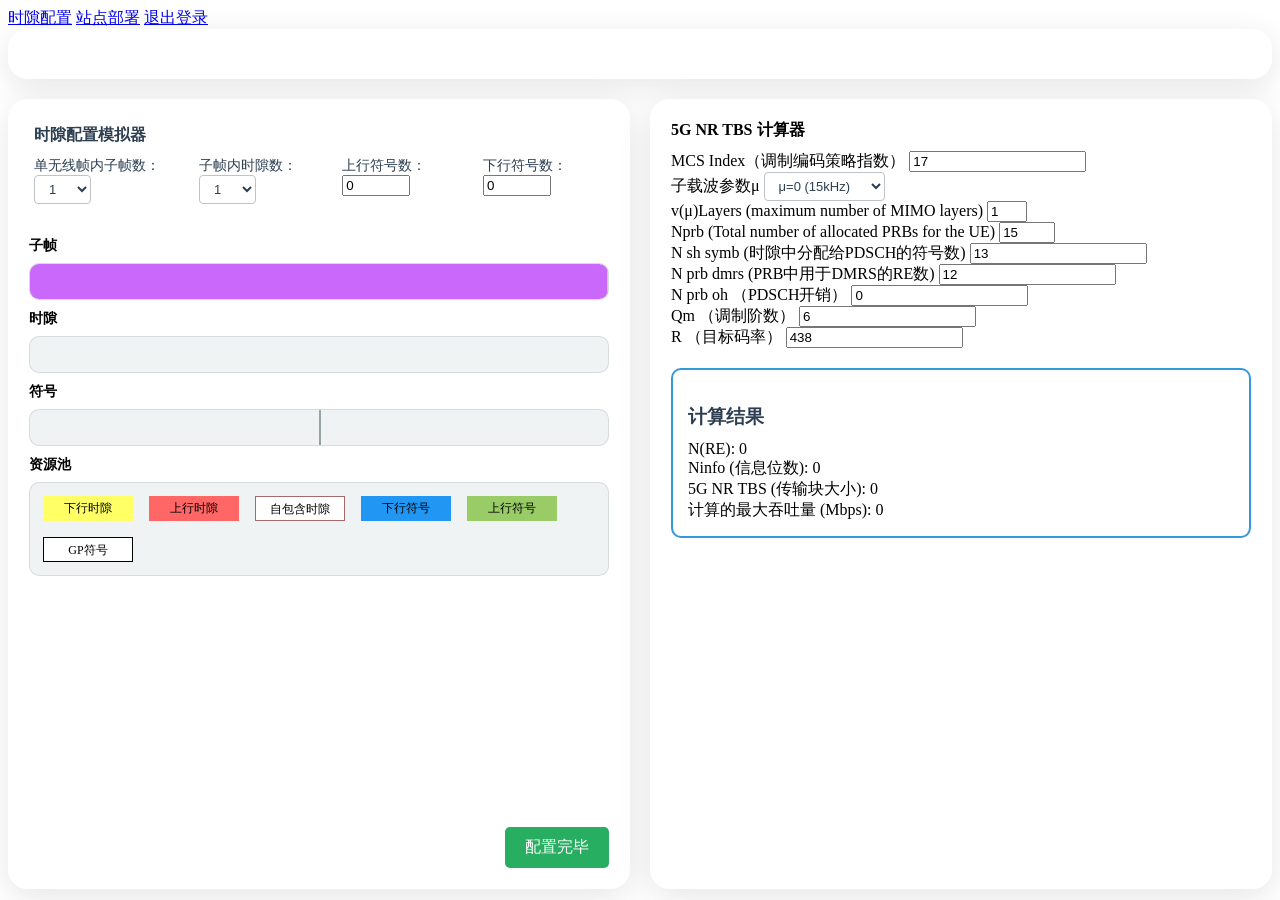
==== index.html @ f12d521b "Add files via upload" ====
<!DOCTYPE html>
<html lang="zh">
<head>
    <meta charset="UTF-8">
    <title>时隙配置模拟</title>
    <link rel="stylesheet" href="styles/common.css">
    <style>
        .container {
            display: grid;
            grid-template-columns: 1fr 1fr;
            grid-template-rows: 50px 1fr;
            gap: 20px;
            height: calc(100vh - 40px);
        }

        .title-card {
            grid-column: 1 / -1;
            background: rgba(255, 255, 255, 0.2);
            backdrop-filter: blur(10px);
            border: 1px solid rgba(255, 255, 255, 0.2);
            border-radius: 20px;
            padding: 0 20px;
            box-shadow: 0 8px 32px rgba(0, 0, 0, 0.1);
            color: white;
            display: flex;
            align-items: center;
        }

        .title-card h1 {
            margin: 0;
            font-size: 20px;
        }

        .main-content {
            background: rgba(255, 255, 255, 0.95);
            backdrop-filter: blur(10px);
            border: 1px solid rgba(255, 255, 255, 0.2);
            border-radius: 20px;
            padding: 20px;
            box-shadow: 0 8px 32px rgba(0, 0, 0, 0.1);
            overflow-y: auto;
        }

        .calculator {
            background: rgba(255, 255, 255, 0.95);
            backdrop-filter: blur(10px);
            border: 1px solid rgba(255, 255, 255, 0.2);
            border-radius: 20px;
            padding: 20px;
            box-shadow: 0 8px 32px rgba(0, 0, 0, 0.1);
        }

        .header {
            color: #2c3e50;
            padding: 5px;
            margin-bottom: 20px;
        }

        .header h2 {
            margin: 0 0 10px 0;
            font-size: 16px;
        }

        .main-content h3 {
            margin: 10px 0 5px 0;
            font-size: 14px;
        }

        .config-area label {
            color: #2c3e50;
            font-size: 14px;
        }

        .config-area {
            display: flex;
            gap: 20px;
            margin-bottom: 8px;
        }

        select {
            background-color: white;
            border: 1px solid #bdc3c7;
            border-radius: 4px;
            padding: 5px 10px;
            color: #2c3e50;
            font-size: 13px;
        }

        select:focus {
            outline: none;
            border-color: #3498db;
        }

        .timeline {
            background: rgba(236, 240, 241, 0.8);
            border: 1px solid rgba(189, 195, 199, 0.5);
            height: 35px;
            margin: 8px 0;
            position: relative;
            display: flex;
            align-items: center;
            padding: 0;
            overflow: hidden;
            border-radius: 10px;
        }

        .timeline-divider {
            position: absolute;
            height: 100%;
            width: 1px;
            background-color: #95a5a6;
            border-left: 1px dashed #95a5a6;
            pointer-events: none;
        }

        .resource-pool {
            background: rgba(236, 240, 241, 0.8);
            border: 1px solid rgba(189, 195, 199, 0.5);
            border-radius: 10px;
            padding: 10px;
            display: flex;
            gap: 10px;
            margin-top: 8px;
            flex-wrap: wrap;
        }
        
        .block {
            width: 90px;
            height: 25px;
            cursor: move;
            display: inline-block;
            margin: 3px;
            position: relative;
            box-sizing: border-box;
            font-size: 12px;
            line-height: 25px;
            text-align: center;
        }

        .downlink-time { background-color: #ffff66; }
        .uplink-time { background-color: #ff6666; }
        .guard-time { background-color: #FFFFFF; border: 1px solid #a66a6a; }
        .downlink-symbol { background-color: #2196F3; }
        .uplink-symbol { background-color: #99cc66; }
        .gp-symbol { background-color: #FFFFFF; border: 1px solid #000; }

        .draggable-clone {
            position: absolute;
            pointer-events: none;
            opacity: 0.7;
        }

        .subframe-block {
            height: 100%;
            background-color: #cb68fc;
            border-right: 1px solid #ccc;
        }

        .timeline-grid {
            position: absolute;
            width: 100%;
            height: 100%;
            display: grid;
            pointer-events: none;
        }

        .timeline .block {
            margin: 0;
            height: 100%;
            flex: none;
        }

        .calculator h2 {
            font-size: 16px;
            margin: 0 0 10px 0;
        }

        .calculator p {
            font-size: 14px;
            margin: 0;
        }

        /* 添加配置完毕按钮样式 */
        .config-complete-button {
            position: fixed;
            bottom: 20px;
            right: 20px;
            padding: 10px 20px;
            background-color: #27ae60;
            color: white;
            border: none;
            border-radius: 5px;
            cursor: pointer;
            font-size: 16px;
            transition: background-color 0.3s;
        }

        .config-complete-button:hover {
            background-color: #2ecc71;
        }

        .config-complete-button:disabled {
            background-color: #bdc3c7;
            cursor: not-allowed;
        }
    </style>
</head>
<body>
    <div class="nav-buttons">
        <a href="index.html" class="nav-button active">时隙配置</a>
        <a href="deploy.html" class="nav-button">站点部署</a>
        <a href="login.html" class="nav-button">退出登录</a>
    </div>
    <div class="container">
        <div class="title-card">
            <h1>时隙配置模拟</h1>
        </div>

        <div class="main-content">
            <div class="header">
                <h2>时隙配置模拟器</h2>
                <div class="config-area">
                    <div>
                        <label>单无线帧内子帧数：</label>
                        <select id="subframeCount" onchange="updateTimelines()">
                            <option value="1">1</option>
                            <option value="2">2</option>
                            <option value="3">3</option>
                            <option value="4">4</option>
                            <option value="5">5</option>
                            <option value="6">6</option>
                            <option value="7">7</option>
                            <option value="8">8</option>
                            <option value="9">9</option>
                            <option value="10">10</option>
                        </select>
                    </div>
                    <div>
                        <label>子帧内时隙数：</label>
                        <select id="slotCount" onchange="updateTimelines()">
                            <option value="1">1</option>
                            <option value="2">2</option>
                            <option value="4">4</option>
                            <option value="8">8</option>
                            <option value="16">16</option>
                        </select>
                    </div>
                    <div>
                        <label>上行符号数：</label>
                        <input type="number" id="uplinkSymbols" min="0" value="0" style="width: 60px;">
                    </div>
                    <div>
                        <label>下行符号数：</label>
                        <input type="number" id="downlinkSymbols" min="0" value="0" style="width: 60px;">
                    </div>
                </div>
            </div>

            <div>
                <h3>子帧</h3>
                <div class="timeline" id="subframe-timeline" ondrop="drop(event)" ondragover="allowDrop(event)"></div>
                
                <h3>时隙</h3>
                <div class="timeline" id="slot-timeline" ondrop="drop(event)" ondragover="allowDrop(event)"></div>
                
                <h3>符号</h3>
                <div class="timeline" id="symbol-timeline" ondrop="drop(event)" ondragover="allowDrop(event)"></div>
            </div>

            <h3>资源池</h3>
            <div class="resource-pool">
                <div class="block downlink-time" draggable="true" ondragstart="drag(event)" data-type="downlink-time">下行时隙</div>
                <div class="block uplink-time" draggable="true" ondragstart="drag(event)" data-type="uplink-time">上行时隙</div>
                <div class="block guard-time" draggable="true" ondragstart="drag(event)" data-type="guard-time">自包含时隙</div>
                <div class="block downlink-symbol" draggable="true" ondragstart="drag(event)" data-type="downlink-symbol">下行符号</div>
                <div class="block uplink-symbol" draggable="true" ondragstart="drag(event)" data-type="uplink-symbol">上行符号</div>
                <div class="block gp-symbol" draggable="true" ondragstart="drag(event)" data-type="gp-symbol">GP符号</div>
            </div>

            <button id="configCompleteButton" class="config-complete-button" onclick="saveAndReturn()">配置完毕</button>
        </div>

        <div class="calculator">
            <h2 class="section-title">5G NR TBS 计算器</h2>
            
           

            <div class="input-section">
                <div class="input-group">
                    <label class="input-label">
                        MCS Index（调制编码策略指数）
                        <input type="number" class="input-field" value="17" id="mcs-number">
                    </label>
                </div>

                <div class="input-group">
                    <label class="input-label">
                        子载波参数μ
                        <select class="input-field" id="subcarrier-mu">
                            <option value="0">μ=0 (15kHz)</option>
                            <option value="1">μ=1 (30kHz)</option>
                            <option value="2">μ=2 (60kHz)</option>
                            <option value="3">μ=3 (120kHz)</option>
                            <option value="4">μ=4 (240kHz)</option>
                            <option value="5">μ=5 (480kHz)</option>
                        </select>
                    </label>
                </div>

                <div class="input-group">
                    <label class="input-label">
                        v(μ)Layers (maximum number of MIMO layers)
                        <input type="number" class="input-field" value="1" min="1" max="8" id="mimo-layers">
                    </label>
                </div>

                <div class="input-group">
                    <label class="input-label">
                        Nprb (Total number of allocated PRBs for the UE)
                        <input type="number" class="input-field" value="15" min="1" max="273" id="nprb">
                    </label>
                </div>

                <div class="input-group">
                    <label class="input-label">
                        N sh symb (时隙中分配给PDSCH的符号数)
                        <input type="number" class="input-field" value="13" min="1" id="scheduled-symbols">
                    </label>
                </div>

                <div class="input-group">
                    <label class="input-label">
                        N prb dmrs (PRB中用于DMRS的RE数)
                        <input type="number" class="input-field" value="12" min="0" id="dmrs-per-prb">
                    </label>
                </div>

                <div class="input-group">
                    <label class="input-label">
                        N prb oh （PDSCH开销）
                        <input type="number" class="input-field" value="0" min="0" id="overhead">
                    </label>
                </div>


                <div class="input-group">
                    <label class="input-label">
                        Qm （调制阶数）
                        <input type="number" class="input-field" value="6" id="modulation-order">
                    </label>
                </div>

                <div class="input-group">
                    <label class="input-label">
                        R （目标码率）
                        <input type="number" class="input-field" value="438" id="code-rate">
                    </label>
                </div>
                <div class="result-panel" style="border: 2px solid #3498db; background-color: rgba(255, 255, 255, 0.9); border-radius: 10px; padding: 15px; margin-top: 20px;">
                    <h3 style="color: #2c3e50; margin-bottom: 10px;">计算结果</h3>
                    <div class="result-item">
                        N(RE): <span class="result-value" id="nre-result">0</span>
                    </div>
                    <div class="result-item">
                        Ninfo (信息位数): <span class="result-value" id="ninfo-result">0</span>
                    </div>
                    <div class="result-item">
                        5G NR TBS (传输块大小): <span class="result-value" id="tbs-result">0</span>
                    </div>
                    <div class="result-item">
                        计算的最大吞吐量 (Mbps): <span class="result-value" id="throughput-result">0</span>
                    </div>
                </div>
            </div>
        </div>
        
        <!-- 添加部署完毕按钮 -->
        <button id="deploymentCompleteButton" class="config-complete-button" style="display: none;" onclick="window.location.href='deploy.html'">部署完毕</button>
    </div>

    <script>
        function allowDrop(ev) {
            ev.preventDefault();
        }

        function drag(ev) {
            ev.dataTransfer.setData("text", ev.target.getAttribute('data-type'));
        }

        function drop(ev) {
            ev.preventDefault();
            const data = ev.dataTransfer.getData("text");
            const timeline = ev.target;
            
            if (timeline.classList.contains('timeline')) {
                // 检查是否是合法的拖放组合
                const isSlotTimeline = timeline.id === 'slot-timeline';
                const isSymbolTimeline = timeline.id === 'symbol-timeline';
                
                // 定义合法的时隙和符号类型
                const slotTypes = ['downlink-time', 'uplink-time', 'guard-time'];
                const symbolTypes = ['downlink-symbol', 'uplink-symbol', 'gp-symbol'];
                
                // 验证拖放是否合法
                if ((isSlotTimeline && !slotTypes.includes(data)) || 
                    (isSymbolTimeline && !symbolTypes.includes(data))) {
                    // 如果不合法，显示提示并返回
                    showToast(isSlotTimeline ? 
                        "只能在时隙时间轴放置时隙类型" : 
                        "只能在符号时间轴放置符号类型");
                    return;
                }

                const newBlock = document.createElement('div');
                newBlock.className = `block ${data}`;
                
                const totalSlots = timeline.id === 'symbol-timeline' ? 
                    parseInt(document.getElementById('slotCount').value) * 2 : 
                    parseInt(document.getElementById('slotCount').value);
                
                const timelineWidth = timeline.offsetWidth;
                const blockWidth = timelineWidth / totalSlots;
                newBlock.style.width = `${blockWidth}px`;
                
                const blocks = Array.from(timeline.children).filter(child => 
                    child.classList.contains('block'));
                
                if (blocks.length < totalSlots) {
                    timeline.appendChild(newBlock);
                }
            }
        }

        // 添加提示函数
        function showToast(message) {
            // 检查是否已存在toast元素
            let toast = document.getElementById('toast');
            if (!toast) {
                toast = document.createElement('div');
                toast.id = 'toast';
                document.body.appendChild(toast);
            }
            
            // 设置toast样式
            Object.assign(toast.style, {
                position: 'fixed',
                top: '80px',
                left: '50%',
                transform: 'translateX(-50%)',
                background: 'rgba(114, 116, 154, 0.9)',
                color: 'white',
                padding: '10px 20px',
                borderRadius: '4px',
                zIndex: '1000',
                transition: 'opacity 0.3s',
                fontSize: '14px'
            });
            
            // 显示消息
            toast.textContent = message;
            toast.style.opacity = '1';
            
            // 3秒后隐藏
            setTimeout(() => {
                toast.style.opacity = '0';
            }, 3000);
        }

        function updateTimelines() {
            const subframeCount = parseInt(document.getElementById('subframeCount').value);
            const slotCount = parseInt(document.getElementById('slotCount').value);
            
            const subframeTimeline = document.getElementById('subframe-timeline');
            subframeTimeline.innerHTML = '';
            
            for (let i = 0; i < subframeCount; i++) {
                const block = document.createElement('div');
                block.className = 'subframe-block';
                block.style.width = `${100 / subframeCount}%`;
                block.style.height = '100%';
                block.style.float = 'left';
                subframeTimeline.appendChild(block);
            }
            
            const slotTimeline = document.getElementById('slot-timeline');
            const symbolTimeline = document.getElementById('symbol-timeline');
            
            slotTimeline.innerHTML = '';
            symbolTimeline.innerHTML = '';
            
            for (let i = 1; i < slotCount; i++) {
                const slotDivider = document.createElement('div');
                slotDivider.className = 'timeline-divider';
                slotDivider.style.left = `${(i * 100) / slotCount}%`;
                slotTimeline.appendChild(slotDivider);
                
                const symbolDivider = document.createElement('div');
                symbolDivider.className = 'timeline-divider';
                symbolDivider.style.left = `${(i * 100) / slotCount}%`;
                symbolTimeline.appendChild(symbolDivider);
            }
            
            for (let i = 0; i < slotCount; i++) {
                const middleDivider = document.createElement('div');
                middleDivider.className = 'timeline-divider';
                middleDivider.style.left = `${((i * 100) + 50) / slotCount}%`;
                symbolTimeline.appendChild(middleDivider);
            }
        }

        document.addEventListener('DOMContentLoaded', updateTimelines);


        
        // 其他输入框变化时更新结果
        document.querySelectorAll('.input-field, select').forEach(input => {
            input.addEventListener('change', updateResults);
        });

        // 页面加载时调用
        document.addEventListener('DOMContentLoaded', function() {
            // 检查是否是计算模式
            const urlParams = new URLSearchParams(window.location.search);
            const mode = urlParams.get('mode');
            const requestKey = urlParams.get('requestKey');
            
            if (mode === 'calculate') {
                console.log('进入计算模式');
                // 获取计算请求
                const calculationRequest = JSON.parse(localStorage.getItem(requestKey || 'calculationRequest') || '{}');
                if (calculationRequest.status === 'pending') {
                    console.log('收到计算请求:', calculationRequest);
                    try {
                        // 使用SINR计算MCS
                        const sinr = calculationRequest.sinr;
                        console.log("request.sinr", sinr);
                        let mcs;
                        if (sinr >= 27.86) mcs = 15;
                        else if (sinr >= 26.01) mcs = 14;
                        else if (sinr >= 23.41) mcs = 13;
                        else if (sinr >= 20.87) mcs = 12;
                        else if (sinr >= 19.20) mcs = 11;
                        else if (sinr >= 16.93) mcs = 10;
                        else if (sinr >= 14.53) mcs = 9;
                        else if (sinr >= 12.25) mcs = 8;
                        else if (sinr >= 9.85) mcs = 7;
                        else if (sinr >= 8.48) mcs = 6;
                        else if (sinr >= 6.29) mcs = 5;
                        else if (sinr >= 4.14) mcs = 4;
                        else if (sinr >= 0.56) mcs = 3;
                        else if (sinr >= -4.13) mcs = 2;
                        else if (sinr >= -8.51) mcs = 1;
                        else mcs = 1;

                        // 设置计算器的输入值
                        document.getElementById('mcs-number').value = mcs;
                        document.getElementById('nprb').value = '273';
                        document.getElementById('scheduled-symbols').value = calculationRequest.symbolCount.toString();
                        document.getElementById('dmrs-per-prb').value = '2';
                        document.getElementById('overhead').value = '0';
                        
                        // 触发计算
                        updateResults();
                        
                        // 获取计算结果
                        const throughput = parseFloat(document.getElementById('throughput-result').textContent);
                        
                        // 返回计算结果
                        const result = {
                            requestId: calculationRequest.requestId,
                            status: 'completed',
                            achievableRate: throughput
                        };
                        
                        console.log('计算完成，返回结果:', result);
                        localStorage.setItem('calculationResult', JSON.stringify(result));
                    } catch (error) {
                        console.error('计算过程出错:', error);
                        // 返回错误结果
                        const result = {
                            requestId: calculationRequest.requestId,
                            status: 'error',
                            error: error.message
                        };
                        localStorage.setItem('calculationResult', JSON.stringify(result));
                    }
                }
                return; // 不继续加载页面的其他内容
            }
            
            // 原有的页面初始化代码
            loadSavedConfig();
            updateSlotDisplay();
        });

        // 确保updateResults函数可用
        function updateResults() {
            const mcsIndex = parseInt(document.getElementById('mcs-number').value);
            const subcarrierMu = parseInt(document.getElementById('subcarrier-mu').value);
            const nprb = parseInt(document.getElementById('nprb').value);
            const scheduledSymbols = parseInt(document.getElementById('scheduled-symbols').value);
            const dmrsPerPrb = parseInt(document.getElementById('dmrs-per-prb').value);
            const overhead = parseInt(document.getElementById('overhead').value);
            const modulationOrder = parseInt(document.getElementById('modulation-order').value);
            const codeRate = parseInt(document.getElementById('code-rate').value);
            const mimolayers = parseInt(document.getElementById('mimo-layers').value);

            // 根据μ值计算时隙长度（毫秒）
            const slotLength = 1 / Math.pow(2, subcarrierMu);
            
            // 计算 N(RE')
            const nRE1 = scheduledSymbols * 12 - overhead - dmrsPerPrb;
            const nRE = Math.min(156, nRE1) * nprb;
            document.getElementById('nre-result').textContent = nRE;

            // 计算 Ninfo
            const ninfo = nRE * (codeRate/1024) * modulationOrder;
            document.getElementById('ninfo-result').textContent = ninfo.toFixed(4);

            // 计算 TBS
            let tbs;
            if (ninfo <= 3824) {
                const n = Math.max(3, Math.floor(Math.log2(ninfo) - 6));
                const ninfo1 = Math.max(24, Math.pow(2, n) * Math.floor(ninfo / Math.pow(2, n)));
                //查表得到tbs
                const tbs_table = [24,32,40,48,56,64,72,80,88,96,104,112,120,128,136,144,152,160,168,176,184,192,208,240,256,272,280,304,320,336,352,368,384,408,432,456,480,504,528,552,576,608,640,672,704,736,768,808,848,928,984,1032,1064,1128,1160,1192,1224,1256,1288,1320,1352,1416,1480,1544,1608,1672,1736,1800,1864,1928,2024,2088,2152,2216,2280,2408,2472,2536,2600,2664,2728,2792,2856,2976,3104,3240,3368,3496,3624,3752,3824];
                
                // 修复循环逻辑
                tbs = 24; // 默认最小值
                for(let i = 0; i < tbs_table.length; i++){
                    if(ninfo1 >= tbs_table[i]){
                        tbs = tbs_table[i];
                    } else {
                        break;
                    }
                }
            } else if (ninfo > 3824) {
                const n = Math.floor(Math.log2(ninfo - 24)) - 5;
                const ninfo1 = Math.max(3824, Math.pow(2, n) * Math.round((ninfo - 24) / Math.pow(2, n)));
                if (codeRate <= 0.25) {
                    const C = Math.floor((ninfo + 24) / 3816);
                    tbs = 8 * C * Math.ceil((ninfo + 24) / (8 * C));
                } else {
                    if (ninfo > 8424) {
                        const C = Math.floor((ninfo + 24) / 8424);
                        tbs = 8 * C * Math.ceil((ninfo + 24) / (8 * C));
                    } else {
                        tbs = 8 * Math.ceil((ninfo + 24) / 8) - 24;
                    }
                }
            }
            document.getElementById('tbs-result').textContent = tbs;

            // // 计算吞吐量 (Mbps)
            // const throughput = tbs / 1024;
            // document.getElementById('throughput-result').textContent = throughput.toFixed(3);

            // 计算小区容量
            const throughput = mimolayers * Math.pow(2,subcarrierMu) *tbs *1000 /1024/1024;
            console.log("throughput",throughput);
            console.log("mimolayers",mimolayers);
            console.log("Math.pow",Math.pow(2,subcarrierMu));
            
            document.getElementById('throughput-result').textContent = throughput.toFixed(3);
        }

        // 修改配置保存功能
        function saveAndReturn() {
            const selectedStationId = localStorage.getItem('selectedStationId');
            if (!selectedStationId) {
                alert('未找到选中的基站！');
                return;
            }

            // 获取当前配置
            const uplinkSymbols = document.getElementById('uplinkSymbols').value;
            const downlinkSymbols = document.getElementById('downlinkSymbols').value;
            const subframeCount = document.getElementById('subframeCount').value;
            const slotCount = document.getElementById('slotCount').value;
            
            // 获取时隙配置
            const slotConfig = [];
            const slotTimeline = document.getElementById('slot-timeline');
            Array.from(slotTimeline.children).forEach(block => {
                if (block.classList.contains('block')) {
                    slotConfig.push(block.classList.contains('downlink-time') ? 'downlink' : 
                                  block.classList.contains('uplink-time') ? 'uplink' : 'guard');
                }
            });

            // 获取符号配置
            const symbolConfig = [];
            const symbolTimeline = document.getElementById('symbol-timeline');
            Array.from(symbolTimeline.children).forEach(block => {
                if (block.classList.contains('block')) {
                    symbolConfig.push(block.classList.contains('downlink-symbol') ? 'downlink' : 
                                    block.classList.contains('uplink-symbol') ? 'uplink' : 'guard');
                }
            });

            try {
                // 获取现有配置
                let stationsConfig = JSON.parse(localStorage.getItem('stationsConfig') || '[]');
                
                // 更新当前基站的配置
                const stationIndex = stationsConfig.findIndex(station => station.id === selectedStationId);
                if (stationIndex !== -1) {
                    // 保留原有的antennaConfig
                    const existingConfig = stationsConfig[stationIndex];
                    stationsConfig[stationIndex] = {
                        ...existingConfig,
                        symbolRatio: {
                            uplink: uplinkSymbols,
                            downlink: downlinkSymbols
                        },
                        subframeCount: subframeCount,
                        slotCount: slotCount,
                        slotConfig: slotConfig,
                        symbolConfig: symbolConfig,
                        lastUpdated: new Date().toISOString()
                    };
                } else {
                    // 如果找不到配置，创建新的
                    stationsConfig.push({
                        id: selectedStationId,
                        symbolRatio: {
                            uplink: uplinkSymbols,
                            downlink: downlinkSymbols
                        },
                        subframeCount: subframeCount,
                        slotCount: slotCount,
                        slotConfig: slotConfig,
                        symbolConfig: symbolConfig,
                        lastUpdated: new Date().toISOString()
                    });
                }

                // 保存更新后的配置
                localStorage.setItem('stationsConfig', JSON.stringify(stationsConfig));
                console.log('配置已保存');

                // 确保配置保存成功后再跳转
                setTimeout(() => {
                    console.log('准备跳转到deploy.html');
                    window.location.replace('./deploy.html');
                }, 100);

            } catch (error) {
                console.error('保存配置时出错:', error);
                alert('保存配置时出错，请重试！');
            }
        }

        // 添加localStorage变化监听
        window.addEventListener('storage', function(e) {
            console.log('localStorage变化，调用updateStationCount');
            if (e.key === 'stationsConfig') {
                updateStationCount();
            }
        });

        // Okumura-Hata模型参数
        const P = 10; // 基站发射功率，单位W
        const fc = 900; // MHz
        const h_te = 30; // 基站天线高度，m
        const h_re = 1.5; // 用户天线高度，m
        const alpha_hre = 6.87; // 有效天线修正因子
        const N = 18; // 邻小区数

        // 计算路径损耗（dB），d单位为km
        function pathLoss(d) {
            if (d < 0.01) d = 0.01; // 防止log(0)
            return -(69.55 + 26.16 * Math.log10(fc) - 13.82 * Math.log10(h_te) - alpha_hre + (44.9 - 6.55 * Math.log10(h_te)) * Math.log10(d));
        }

        // 计算SINR（dB），输入：用户到中心基站距离（米），中心基站坐标，所有邻小区基站坐标
        function calcSINR(userX, userY, centerX, centerY, neighborStations) {
            // 1. 计算用户到中心基站距离（km）
            const dc = Math.sqrt(Math.pow(userX - centerX, 2) + Math.pow(userY - centerY, 2)) * 0.01; // 像素*10米→米→km
            // 2. 路径损耗
            const Lpc = pathLoss(dc);
            // 3. 接收功率（线性）
            const Pr = P * Math.pow(10, Lpc / 10);

            // 4. 干扰功率
            let Po = 0;
            neighborStations.forEach(st => {
                const dsto = Math.sqrt(Math.pow(userX - st.x, 2) + Math.pow(userY - st.y, 2)) * 0.01; // km
                const Lps = pathLoss(dsto);
                Po += P * Math.pow(10, Lps / 10);
            });

            // 5. SIR（dB）
            if (Po === 0) return 30; // 没有干扰时，给个很高的SIR
            return 10 * Math.log10(Pr / Po);
        }

        function updateStationCount() {
            const placedStations = document.querySelectorAll('.base-station-container.placed');
            const countElement = document.querySelector('.station-count');
            const maxLimitMessage = document.querySelector('.max-limit-message');
            const resourceStation = document.querySelector('.resource-pool .base-station-container');
            
            const count = placedStations.length;
            countElement.textContent = `${count}/6`;
            
            if (count >= 6) {
                maxLimitMessage.style.display = 'block';
                if (resourceStation) resourceStation.setAttribute('draggable', 'false');
            } else {
                maxLimitMessage.style.display = 'none';
                if (resourceStation) resourceStation.setAttribute('draggable', 'true');
            }
        }

        function enterDemandPointMode() {
            // ...原有代码...
            document.getElementById('demandPointsCompleteButton').style.display = 'block';
            console.log('进入需求点模式，显示需求点部署完毕按钮');
        }

        function analyzeDemandPoints() {
            console.log('开始分析业务需求点');
            
            // 获取所有需求点和基站
            const demandPoints = JSON.parse(localStorage.getItem('demandPointsData') || '[]');
            const stations = JSON.parse(localStorage.getItem('stationsConfig') || '[]');
            
            if (demandPoints.length === 0) {
                alert('请先部署业务需求点！');
                return;
            }
            
            // 创建结果表格的HTML
            let html = `
                <table style="width:100%; border-collapse:collapse; margin-top:10px;">
                    <thead>
                        <tr style="background-color: rgba(52, 152, 219, 0.1);">
                            <th style="padding:8px; border:1px solid #ddd;">编号</th>
                            <th style="padding:8px; border:1px solid #ddd;">类型</th>
                            <th style="padding:8px; border:1px solid #ddd;">距离(m)</th>
                            <th style="padding:8px; border:1px solid #ddd;">SINR(dB)</th>
                            <th style="padding:8px; border:1px solid #ddd;">MCS</th>
                            <th style="padding:8px; border:1px solid #ddd;">上行需求(Mbps)</th>
                            <th style="padding:8px; border:1px solid #ddd;">下行需求(Mbps)</th>
                            <th style="padding:8px; border:1px solid #ddd;">上行可达(Mbps)</th>
                            <th style="padding:8px; border:1px solid #ddd;">下行可达(Mbps)</th>
                            <th style="padding:8px; border:1px solid #ddd;">结果</th>
                        </tr>
                    </thead>
                    <tbody>
            `;
            
            demandPoints.forEach((dp, index) => {
                // 1. 找最近基站
                let minDist = Infinity;
                let nearestStation = null;
                stations.forEach(st => {
                    const dx = (dp.x - (st.position.x + 60));
                    const dy = (dp.y - (st.position.y + 60));
                    const dist = Math.sqrt(dx*dx + dy*dy) * 10; // 转换为米
                    if (dist < minDist) {
                        minDist = dist;
                        nearestStation = st;
                    }
                });
                
                // 2. 计算SINR
                const neighborStations = stations
                    .filter(st => st.id !== nearestStation.id)
                    .map(st => ({
                        x: st.position.x + 60,
                        y: st.position.y + 60
                    }));
                
                const sinr = calcSINR(
                    dp.x, 
                    dp.y, 
                    nearestStation.position.x + 60, 
                    nearestStation.position.y + 60, 
                    neighborStations
                );
                
                // 3. SINR → MCS
                const mcs = sinrToMCS(sinr);
                
                // 4. 计算上下行可达速率
                const uplinkSymbols = parseInt(nearestStation.symbolRatio.uplink);
                const downlinkSymbols = parseInt(nearestStation.symbolRatio.downlink);
                const achievableRateUplink = calcThroughput(mcs, uplinkSymbols);
                const achievableRateDownlink = calcThroughput(mcs, downlinkSymbols);
                
                // 5. 获取上下行需求速率
                const requiredRateUplink = parseFloat(dp.businessRateUplink || 0);
                const requiredRateDownlink = parseFloat(dp.businessRateDownlink || 0);
                
                // 6. 比较需求速率和可达速率
                const isUplinkSatisfied = achievableRateUplink >= requiredRateUplink;
                const isDownlinkSatisfied = achievableRateDownlink >= requiredRateDownlink;
                const isSatisfied = isUplinkSatisfied && isDownlinkSatisfied;
                
                // 添加到结果表格
                html += `
                    <tr>
                        <td style="padding:8px; border:1px solid #ddd;">P${index + 1}</td>
                        <td style="padding:8px; border:1px solid #ddd;">${dp.type === 'red' ? '高' : '低'}</td>
                        <td style="padding:8px; border:1px solid #ddd;">${minDist.toFixed(2)}</td>
                        <td style="padding:8px; border:1px solid #ddd;">${sinr.toFixed(2)}</td>
                        <td style="padding:8px; border:1px solid #ddd;">${mcs}</td>
                        <td style="padding:8px; border:1px solid #ddd;">${requiredRateUplink}</td>
                        <td style="padding:8px; border:1px solid #ddd;">${requiredRateDownlink}</td>
                        <td style="padding:8px; border:1px solid #ddd;">${achievableRateUplink.toFixed(2)}</td>
                        <td style="padding:8px; border:1px solid #ddd;">${achievableRateDownlink.toFixed(2)}</td>
                        <td style="padding:8px; border:1px solid #ddd; color:${isSatisfied ? 'green' : 'red'}">
                            ${isSatisfied ? '满足' : '不满足'}
                        </td>
                    </tr>
                `;
            });
            
            html += '</tbody></table>';
            
            // 显示结果
            const resultDiv = document.getElementById('demandPointsAnalysisResult');
            resultDiv.innerHTML = html;
            
            console.log('分析完成，结果已显示');
        }

        // SINR到MCS的映射函数（示例值，需要根据实际情况调整）
        function sinrToMCS(sinr) {
            if (sinr >= 27.86) return 15;
            else if (sinr >= 26.01) return 14;
            else if (sinr >= 23.41) return 13;
            else if (sinr >= 20.87) return 12;
            else if (sinr >= 19.20) return 11;
            else if (sinr >= 16.93) return 10;
            else if (sinr >= 14.53) return 9;
            else if (sinr >= 12.25) return 8;
            else if (sinr >= 9.85) return 7;
            else if (sinr >= 8.48) return 6;
            else if (sinr >= 6.29) return 5;
            else if (sinr >= 4.14) return 4;
            else if (sinr >= 0.56) return 3;
            else if (sinr >= -4.13) return 2;
            else if (sinr >= -8.51) return 1;
            else return 1;
        }

        // 修改calcThroughput函数，添加scheduledSymbols参数
        function calcThroughput(mcs, scheduledSymbols) {
            const nprb = 15; // 示例值
            const dmrsPerPrb = 12;
            const overhead = 0;
            
            // 计算 N(RE)
            const nRE1 = scheduledSymbols * 12 - overhead - dmrsPerPrb;
            const nRE = Math.min(156, nRE1) * nprb;
            
            // 根据MCS获取调制阶数和码率
            const modulationOrder = Math.floor(mcs / 4) + 2;
            const codeRate = (mcs % 4 + 1) * 0.25;
            
            // 计算信息位
            const ninfo = nRE * codeRate * modulationOrder;
            
            // 简化的TBS计算
            const tbs = Math.floor(ninfo * 0.8);
            
            // 返回Mbps
            return tbs / 1024;
        }
    </script>
</body>
</html>
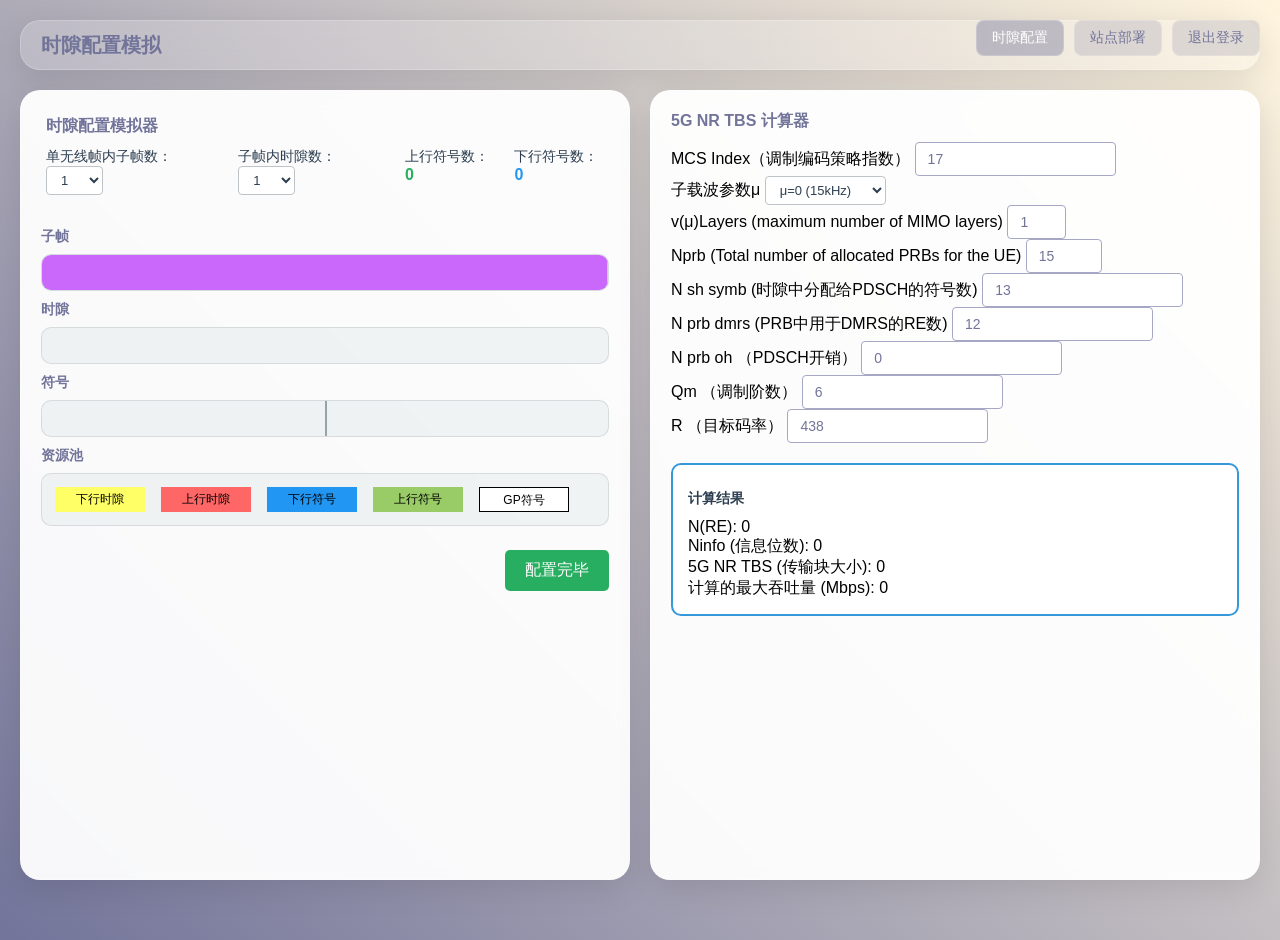
==== commit 42daf918: "更新时隙配置" ====
--- a/index.html
+++ b/index.html
@@ -214,6 +214,7 @@
     <div class="container">
         <div class="title-card">
             <h1>时隙配置模拟</h1>
+            <span id="currentStationId" style="margin-left:30px;font-size:16px;color:#2c3e50;"></span>
         </div>
 
         <div class="main-content">
@@ -247,11 +248,11 @@
                     </div>
                     <div>
                         <label>上行符号数：</label>
-                        <input type="number" id="uplinkSymbols" min="0" value="0" style="width: 60px;">
+                        <span id="uplinkSymbolsAuto" style="font-weight:bold;color:#27ae60;">0</span>
                     </div>
                     <div>
                         <label>下行符号数：</label>
-                        <input type="number" id="downlinkSymbols" min="0" value="0" style="width: 60px;">
+                        <span id="downlinkSymbolsAuto" style="font-weight:bold;color:#2196F3;">0</span>
                     </div>
                 </div>
             </div>
@@ -271,13 +272,14 @@
             <div class="resource-pool">
                 <div class="block downlink-time" draggable="true" ondragstart="drag(event)" data-type="downlink-time">下行时隙</div>
                 <div class="block uplink-time" draggable="true" ondragstart="drag(event)" data-type="uplink-time">上行时隙</div>
-                <div class="block guard-time" draggable="true" ondragstart="drag(event)" data-type="guard-time">自包含时隙</div>
                 <div class="block downlink-symbol" draggable="true" ondragstart="drag(event)" data-type="downlink-symbol">下行符号</div>
                 <div class="block uplink-symbol" draggable="true" ondragstart="drag(event)" data-type="uplink-symbol">上行符号</div>
                 <div class="block gp-symbol" draggable="true" ondragstart="drag(event)" data-type="gp-symbol">GP符号</div>
             </div>
 
-            <button id="configCompleteButton" class="config-complete-button" onclick="saveAndReturn()">配置完毕</button>
+            <div style="margin-top: 24px; text-align: right;">
+                <button id="configCompleteButton" class="config-complete-button" style="position:static;right:auto;bottom:auto;" onclick="saveAndReturn()">配置完毕</button>
+            </div>
         </div>
 
         <div class="calculator">
@@ -391,16 +393,16 @@
             ev.preventDefault();
             const data = ev.dataTransfer.getData("text");
             const timeline = ev.target;
-            
+
             if (timeline.classList.contains('timeline')) {
                 // 检查是否是合法的拖放组合
                 const isSlotTimeline = timeline.id === 'slot-timeline';
                 const isSymbolTimeline = timeline.id === 'symbol-timeline';
-                
+
                 // 定义合法的时隙和符号类型
-                const slotTypes = ['downlink-time', 'uplink-time', 'guard-time'];
+                const slotTypes = ['downlink-time', 'uplink-time'];
                 const symbolTypes = ['downlink-symbol', 'uplink-symbol', 'gp-symbol'];
-                
+
                 // 验证拖放是否合法
                 if ((isSlotTimeline && !slotTypes.includes(data)) || 
                     (isSymbolTimeline && !symbolTypes.includes(data))) {
@@ -413,20 +415,30 @@
 
                 const newBlock = document.createElement('div');
                 newBlock.className = `block ${data}`;
-                
+
+                // 允许右键删除区块
+                newBlock.addEventListener('contextmenu', function(e) {
+                    e.preventDefault();
+                    if (confirm('确定要删除该时隙/符号区块吗？')) {
+                        newBlock.remove();
+                        updateSymbolCount();
+                    }
+                });
+
                 const totalSlots = timeline.id === 'symbol-timeline' ? 
                     parseInt(document.getElementById('slotCount').value) * 2 : 
                     parseInt(document.getElementById('slotCount').value);
-                
+
                 const timelineWidth = timeline.offsetWidth;
                 const blockWidth = timelineWidth / totalSlots;
                 newBlock.style.width = `${blockWidth}px`;
-                
+
                 const blocks = Array.from(timeline.children).filter(child => 
                     child.classList.contains('block'));
-                
+
                 if (blocks.length < totalSlots) {
                     timeline.appendChild(newBlock);
+                    updateSymbolCount();
                 }
             }
         }
@@ -469,10 +481,10 @@
         function updateTimelines() {
             const subframeCount = parseInt(document.getElementById('subframeCount').value);
             const slotCount = parseInt(document.getElementById('slotCount').value);
-            
+
             const subframeTimeline = document.getElementById('subframe-timeline');
             subframeTimeline.innerHTML = '';
-            
+
             for (let i = 0; i < subframeCount; i++) {
                 const block = document.createElement('div');
                 block.className = 'subframe-block';
@@ -481,31 +493,46 @@
                 block.style.float = 'left';
                 subframeTimeline.appendChild(block);
             }
-            
+
             const slotTimeline = document.getElementById('slot-timeline');
             const symbolTimeline = document.getElementById('symbol-timeline');
-            
+
             slotTimeline.innerHTML = '';
             symbolTimeline.innerHTML = '';
-            
+
             for (let i = 1; i < slotCount; i++) {
                 const slotDivider = document.createElement('div');
                 slotDivider.className = 'timeline-divider';
                 slotDivider.style.left = `${(i * 100) / slotCount}%`;
                 slotTimeline.appendChild(slotDivider);
-                
+
                 const symbolDivider = document.createElement('div');
                 symbolDivider.className = 'timeline-divider';
                 symbolDivider.style.left = `${(i * 100) / slotCount}%`;
                 symbolTimeline.appendChild(symbolDivider);
             }
-            
+
             for (let i = 0; i < slotCount; i++) {
                 const middleDivider = document.createElement('div');
                 middleDivider.className = 'timeline-divider';
                 middleDivider.style.left = `${((i * 100) + 50) / slotCount}%`;
                 symbolTimeline.appendChild(middleDivider);
             }
+            updateSymbolCount();
+        }
+
+        // 自动统计上下行符号数
+        function updateSymbolCount() {
+            const symbolTimeline = document.getElementById('symbol-timeline');
+            let uplink = 0, downlink = 0;
+            Array.from(symbolTimeline.children).forEach(block => {
+                if (block.classList && block.classList.contains('block')) {
+                    if (block.classList.contains('uplink-symbol')) uplink++;
+                    if (block.classList.contains('downlink-symbol')) downlink++;
+                }
+            });
+            document.getElementById('uplinkSymbolsAuto').textContent = uplink;
+            document.getElementById('downlinkSymbolsAuto').textContent = downlink;
         }
 
         document.addEventListener('DOMContentLoaded', updateTimelines);
@@ -524,6 +551,15 @@
             const mode = urlParams.get('mode');
             const requestKey = urlParams.get('requestKey');
             
+            // 显示当前配置基站ID
+            const selectedStationId = localStorage.getItem('selectedStationId');
+            if (selectedStationId) {
+                const idSpan = document.getElementById('currentStationId');
+                if (idSpan) {
+                    idSpan.textContent = '当前配置基站ID：' + selectedStationId;
+                }
+            }
+
             if (mode === 'calculate') {
                 console.log('进入计算模式');
                 // 获取计算请求
@@ -673,18 +709,18 @@
             }
 
             // 获取当前配置
-            const uplinkSymbols = document.getElementById('uplinkSymbols').value;
-            const downlinkSymbols = document.getElementById('downlinkSymbols').value;
+            const uplinkSymbols = parseInt(document.getElementById('uplinkSymbolsAuto').textContent);
+            const downlinkSymbols = parseInt(document.getElementById('downlinkSymbolsAuto').textContent);
             const subframeCount = document.getElementById('subframeCount').value;
             const slotCount = document.getElementById('slotCount').value;
-            
+
             // 获取时隙配置
             const slotConfig = [];
             const slotTimeline = document.getElementById('slot-timeline');
             Array.from(slotTimeline.children).forEach(block => {
                 if (block.classList.contains('block')) {
                     slotConfig.push(block.classList.contains('downlink-time') ? 'downlink' : 
-                                  block.classList.contains('uplink-time') ? 'uplink' : 'guard');
+                                  block.classList.contains('uplink-time') ? 'uplink' : '');
                 }
             });
 
@@ -701,7 +737,7 @@
             try {
                 // 获取现有配置
                 let stationsConfig = JSON.parse(localStorage.getItem('stationsConfig') || '[]');
-                
+
                 // 更新当前基站的配置
                 const stationIndex = stationsConfig.findIndex(station => station.id === selectedStationId);
                 if (stationIndex !== -1) {
@@ -972,4 +1008,4 @@
         }
     </script>
 </body>
-</html> +</html>
--- a/styles/common.css
+++ b/styles/common.css
@@ -0,0 +1,165 @@
+/* 全局样式 */
+body {
+    margin: 0;
+    min-height: 100vh;
+    /* 统一背景样式 - 紫灰米黄渐变 */
+    background: linear-gradient(45deg, 
+        #72749A, /* 深紫灰 */
+        #FFF5DF  /* 浅米黄 */
+    );
+    font-family: Arial, sans-serif;
+    padding: 20px;
+}
+
+/* 玻璃态卡片基础样式 */
+.glass-card {
+    background: rgba(255, 255, 255, 0.85);
+    backdrop-filter: blur(10px);
+    border: 1px solid rgba(255, 255, 255, 0.2);
+    border-radius: 20px;
+    padding: 20px;
+    box-shadow: 0 8px 32px rgba(0, 0, 0, 0.08);
+}
+
+/* 标题卡片样式 */
+.title-card {
+    background: rgba(114, 116, 154, 0.3); /* 深紫灰 透明度 */
+    backdrop-filter: blur(10px);
+    border: 1px solid rgba(255, 255, 255, 0.2);
+    border-radius: 20px;
+    padding: 0 20px;
+    box-shadow: 0 8px 32px rgba(0, 0, 0, 0.08);
+    color: #72749A; /* 深紫灰 */
+    display: flex;
+    align-items: center;
+}
+
+.title-card h1 {
+    margin: 0;
+    font-size: 20px;
+    color: #72749A; /* 深紫灰 */
+}
+
+/* 表单元素样式 */
+input, select, button {
+    background-color: rgba(255, 255, 255, 0.9);
+    border: 1px solid #A5A7C5; /* 中紫灰 */
+    border-radius: 4px;
+    padding: 8px 12px;
+    color: #72749A; /* 深紫灰 */
+    font-size: 14px;
+}
+
+input:focus, select:focus {
+    outline: none;
+    border-color: #8B8DB2; /* 暗紫灰 */
+}
+
+button {
+    background-color: #8B8DB2; /* 暗紫灰 */
+    color: white;
+    border: none;
+    cursor: pointer;
+    transition: background-color 0.3s;
+}
+
+button:hover {
+    background-color: #72749A; /* 深紫灰 */
+}
+
+/* 标题样式 */
+h1, h2, h3 {
+    color: #72749A; /* 深紫灰 */
+}
+
+h2 {
+    font-size: 16px;
+    margin: 0 0 10px 0;
+}
+
+h3 {
+    font-size: 14px;
+    margin: 10px 0 5px 0;
+}
+
+/* 错误信息样式 */
+.error-message {
+    color: #E6836B; /* 暖橙红 */
+    margin-top: 10px;
+    text-align: center;
+    display: none;
+}
+
+/* 导航按钮容器 */
+.nav-buttons {
+    position: fixed;
+    top: 20px;
+    right: 20px;
+    display: flex;
+    gap: 10px;
+    z-index: 1000;
+}
+
+/* 导航按钮样式 */
+.nav-button {
+    background: rgba(114, 116, 154, 0.2);
+    backdrop-filter: blur(10px);
+    border: 1px solid rgba(255, 255, 255, 0.2);
+    border-radius: 8px;
+    padding: 8px 15px;
+    color: #72749A;
+    text-decoration: none;
+    font-size: 14px;
+    transition: all 0.3s ease;
+}
+
+.nav-button:hover {
+    background: rgba(114, 116, 154, 0.3);
+    transform: translateY(-1px);
+    box-shadow: 0 2px 8px rgba(0, 0, 0, 0.1);
+}
+
+.nav-button.active {
+    background: rgba(114, 116, 154, 0.4);
+    color: white;
+}
+
+/* 顶部导航区域样式 */
+.top-nav-area {
+    position: fixed;
+    top: 0;
+    left: 0;
+    right: 0;
+    padding: 20px;
+    display: flex;
+    justify-content: space-between;
+    align-items: center;
+    z-index: 1000;
+    background: rgba(255, 255, 255, 0.8);
+    backdrop-filter: blur(10px);
+    box-shadow: 0 2px 10px rgba(0, 0, 0, 0.05);
+}
+
+/* 左侧标题和功能按钮组 */
+.left-nav-group {
+    display: flex;
+    gap: 20px;
+    align-items: center;
+}
+
+.page-title {
+    color: #72749A;
+    font-size: 14px;
+    white-space: nowrap;
+}
+
+.function-buttons {
+    display: flex;
+    gap: 10px;
+}
+
+/* 右侧导航按钮组 - 移动现有的nav-buttons样式 */
+.nav-buttons {
+    display: flex;
+    gap: 10px;
+} 
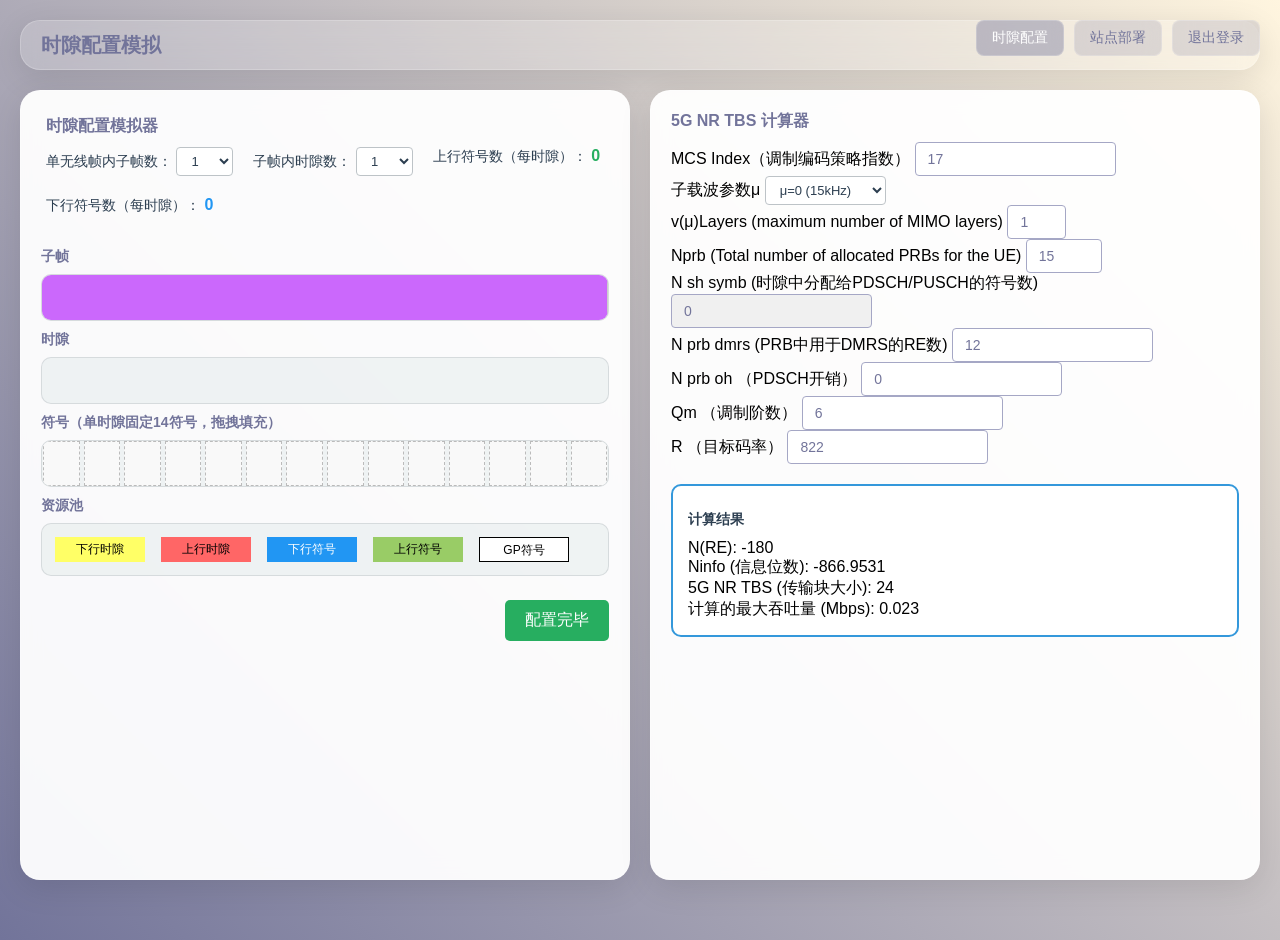
==== commit 9bef992f: "固定14个符号槽" ====
--- a/index.html
+++ b/index.html
@@ -75,6 +75,7 @@
             display: flex;
             gap: 20px;
             margin-bottom: 8px;
+            flex-wrap: wrap;
         }
 
         select {
@@ -94,7 +95,7 @@
         .timeline {
             background: rgba(236, 240, 241, 0.8);
             border: 1px solid rgba(189, 195, 199, 0.5);
-            height: 35px;
+            height: 45px;
             margin: 8px 0;
             position: relative;
             display: flex;
@@ -123,7 +124,7 @@
             margin-top: 8px;
             flex-wrap: wrap;
         }
-        
+
         .block {
             width: 90px;
             height: 25px;
@@ -137,17 +138,31 @@
             text-align: center;
         }
 
-        .downlink-time { background-color: #ffff66; }
-        .uplink-time { background-color: #ff6666; }
-        .guard-time { background-color: #FFFFFF; border: 1px solid #a66a6a; }
-        .downlink-symbol { background-color: #2196F3; }
-        .uplink-symbol { background-color: #99cc66; }
-        .gp-symbol { background-color: #FFFFFF; border: 1px solid #000; }
-
-        .draggable-clone {
-            position: absolute;
-            pointer-events: none;
-            opacity: 0.7;
+        .downlink-time {
+            background-color: #ffff66;
+        }
+
+        .uplink-time {
+            background-color: #ff6666;
+        }
+
+        .guard-time {
+            background-color: #FFFFFF;
+            border: 1px solid #a66a6a;
+        }
+
+        .downlink-symbol {
+            background-color: #2196F3;
+            color: white;
+        }
+
+        .uplink-symbol {
+            background-color: #99cc66;
+        }
+
+        .gp-symbol {
+            background-color: #FFFFFF;
+            border: 1px solid #000;
         }
 
         .subframe-block {
@@ -156,14 +171,6 @@
             border-right: 1px solid #ccc;
         }
 
-        .timeline-grid {
-            position: absolute;
-            width: 100%;
-            height: 100%;
-            display: grid;
-            pointer-events: none;
-        }
-
         .timeline .block {
             margin: 0;
             height: 100%;
@@ -180,7 +187,6 @@
             margin: 0;
         }
 
-        /* 添加配置完毕按钮样式 */
         .config-complete-button {
             position: fixed;
             bottom: 20px;
@@ -202,6 +208,29 @@
         .config-complete-button:disabled {
             background-color: #bdc3c7;
             cursor: not-allowed;
+        }
+
+        /* 固定符号槽位样式 */
+        .symbol-slot {
+            flex: 1;
+            height: 100%;
+            margin: 0 1px;
+            border: 1px dashed #bbb;
+            background-color: #f9f9f9;
+            display: flex;
+            align-items: center;
+            justify-content: center;
+            position: relative;
+            box-sizing: border-box;
+        }
+        .symbol-slot .block {
+            width: 100%;
+            height: 100%;
+            margin: 0;
+            display: flex;
+            align-items: center;
+            justify-content: center;
+            cursor: default;
         }
     </style>
 </head>
@@ -247,11 +276,11 @@
                         </select>
                     </div>
                     <div>
-                        <label>上行符号数：</label>
+                        <label>上行符号数（每时隙）：</label>
                         <span id="uplinkSymbolsAuto" style="font-weight:bold;color:#27ae60;">0</span>
                     </div>
                     <div>
-                        <label>下行符号数：</label>
+                        <label>下行符号数（每时隙）：</label>
                         <span id="downlinkSymbolsAuto" style="font-weight:bold;color:#2196F3;">0</span>
                     </div>
                 </div>
@@ -259,13 +288,13 @@
 
             <div>
                 <h3>子帧</h3>
-                <div class="timeline" id="subframe-timeline" ondrop="drop(event)" ondragover="allowDrop(event)"></div>
-                
+                <div class="timeline" id="subframe-timeline"></div>
+
                 <h3>时隙</h3>
-                <div class="timeline" id="slot-timeline" ondrop="drop(event)" ondragover="allowDrop(event)"></div>
-                
-                <h3>符号</h3>
-                <div class="timeline" id="symbol-timeline" ondrop="drop(event)" ondragover="allowDrop(event)"></div>
+                <div class="timeline" id="slot-timeline" ondrop="dropSlot(event)" ondragover="allowDrop(event)"></div>
+
+                <h3>符号（单时隙固定14符号，拖拽填充）</h3>
+                <div class="timeline" id="symbol-timeline" style="display:flex; gap:2px;"></div>
             </div>
 
             <h3>资源池</h3>
@@ -284,8 +313,6 @@
 
         <div class="calculator">
             <h2 class="section-title">5G NR TBS 计算器</h2>
-            
-           
 
             <div class="input-section">
                 <div class="input-group">
@@ -325,8 +352,8 @@
 
                 <div class="input-group">
                     <label class="input-label">
-                        N sh symb (时隙中分配给PDSCH的符号数)
-                        <input type="number" class="input-field" value="13" min="1" id="scheduled-symbols">
+                        N sh symb (时隙中分配给PDSCH/PUSCH的符号数) 
+                        <input type="number" class="input-field" id="scheduled-symbols" readonly style="background:#f0f0f0;">
                     </label>
                 </div>
 
@@ -343,7 +370,6 @@
                         <input type="number" class="input-field" value="0" min="0" id="overhead">
                     </label>
                 </div>
-
 
                 <div class="input-group">
                     <label class="input-label">
@@ -375,12 +401,12 @@
                 </div>
             </div>
         </div>
-        
-        <!-- 添加部署完毕按钮 -->
+
         <button id="deploymentCompleteButton" class="config-complete-button" style="display: none;" onclick="window.location.href='deploy.html'">部署完毕</button>
     </div>
 
     <script>
+        // ------------------ 通用函数 ------------------
         function allowDrop(ev) {
             ev.preventDefault();
         }
@@ -389,102 +415,108 @@
             ev.dataTransfer.setData("text", ev.target.getAttribute('data-type'));
         }
 
-        function drop(ev) {
+        // 时隙时间轴的拖放（保持原有逻辑）
+        function dropSlot(ev) {
             ev.preventDefault();
             const data = ev.dataTransfer.getData("text");
-            const timeline = ev.target;
-
-            if (timeline.classList.contains('timeline')) {
-                // 检查是否是合法的拖放组合
-                const isSlotTimeline = timeline.id === 'slot-timeline';
-                const isSymbolTimeline = timeline.id === 'symbol-timeline';
-
-                // 定义合法的时隙和符号类型
-                const slotTypes = ['downlink-time', 'uplink-time'];
-                const symbolTypes = ['downlink-symbol', 'uplink-symbol', 'gp-symbol'];
-
-                // 验证拖放是否合法
-                if ((isSlotTimeline && !slotTypes.includes(data)) || 
-                    (isSymbolTimeline && !symbolTypes.includes(data))) {
-                    // 如果不合法，显示提示并返回
-                    showToast(isSlotTimeline ? 
-                        "只能在时隙时间轴放置时隙类型" : 
-                        "只能在符号时间轴放置符号类型");
-                    return;
+            const timeline = ev.target.closest('.timeline');
+            if (!timeline || timeline.id !== 'slot-timeline') return;
+
+            const slotTypes = ['downlink-time', 'uplink-time'];
+            if (!slotTypes.includes(data)) {
+                showToast("只能在时隙时间轴放置时隙类型");
+                return;
+            }
+
+            const newBlock = document.createElement('div');
+            newBlock.className = `block ${data}`;
+            newBlock.textContent = data === 'downlink-time' ? '下行' : '上行';
+
+            newBlock.addEventListener('contextmenu', function(e) {
+                e.preventDefault();
+                if (confirm('确定要删除该时隙区块吗？')) {
+                    newBlock.remove();
+                    updateSymbolCount(); // 时隙删除不会影响符号数，但保留调用以统一
                 }
-
-                const newBlock = document.createElement('div');
-                newBlock.className = `block ${data}`;
-
-                // 允许右键删除区块
-                newBlock.addEventListener('contextmenu', function(e) {
+            });
+
+            const slotCount = parseInt(document.getElementById('slotCount').value);
+            const timelineWidth = timeline.offsetWidth;
+            const blockWidth = timelineWidth / slotCount;
+            newBlock.style.width = `${blockWidth}px`;
+
+            const blocks = Array.from(timeline.children).filter(child => child.classList && child.classList.contains('block'));
+            if (blocks.length < slotCount) {
+                timeline.appendChild(newBlock);
+            } else {
+                showToast("时隙槽位已满，请先删除再添加");
+            }
+        }
+
+        // 符号时间轴的拖放（固定14个槽位，每个槽位独立放置）
+        function initSymbolSlots() {
+            const symbolTimeline = document.getElementById('symbol-timeline');
+            symbolTimeline.innerHTML = '';
+            for (let i = 0; i < 14; i++) {
+                const slot = document.createElement('div');
+                slot.className = 'symbol-slot';
+                slot.setAttribute('data-index', i);
+                slot.addEventListener('dragover', allowDrop);
+                slot.addEventListener('drop', function(e) {
                     e.preventDefault();
-                    if (confirm('确定要删除该时隙/符号区块吗？')) {
-                        newBlock.remove();
-                        updateSymbolCount();
-                    }
+                    const data = e.dataTransfer.getData("text");
+                    if (!['downlink-symbol', 'uplink-symbol', 'gp-symbol'].includes(data)) return;
+                    // 清空当前槽位原有内容
+                    slot.innerHTML = '';
+                    const symbolDiv = document.createElement('div');
+                    symbolDiv.className = `block ${data}`;
+                    symbolDiv.textContent = data === 'downlink-symbol' ? '下行' : (data === 'uplink-symbol' ? '上行' : 'GP');
+                    // 右键删除
+                    symbolDiv.addEventListener('contextmenu', function(ev) {
+                        ev.preventDefault();
+                        if (confirm('确定要删除该符号吗？')) {
+                            slot.innerHTML = '';
+                            updateSymbolCount();
+                        }
+                    });
+                    slot.appendChild(symbolDiv);
+                    updateSymbolCount();
                 });
-
-                const totalSlots = timeline.id === 'symbol-timeline' ? 
-                    parseInt(document.getElementById('slotCount').value) * 2 : 
-                    parseInt(document.getElementById('slotCount').value);
-
-                const timelineWidth = timeline.offsetWidth;
-                const blockWidth = timelineWidth / totalSlots;
-                newBlock.style.width = `${blockWidth}px`;
-
-                const blocks = Array.from(timeline.children).filter(child => 
-                    child.classList.contains('block'));
-
-                if (blocks.length < totalSlots) {
-                    timeline.appendChild(newBlock);
-                    updateSymbolCount();
+                symbolTimeline.appendChild(slot);
+            }
+        }
+
+        // 更新符号统计（每时隙上下行符号数）并联动TBS计算器的符号数输入框
+        function updateSymbolCount() {
+            const slots = document.querySelectorAll('#symbol-timeline .symbol-slot');
+            let uplink = 0, downlink = 0;
+            slots.forEach(slot => {
+                const block = slot.querySelector('.block');
+                if (block) {
+                    if (block.classList.contains('uplink-symbol')) uplink++;
+                    if (block.classList.contains('downlink-symbol')) downlink++;
                 }
-            }
-        }
-
-        // 添加提示函数
-        function showToast(message) {
-            // 检查是否已存在toast元素
-            let toast = document.getElementById('toast');
-            if (!toast) {
-                toast = document.createElement('div');
-                toast.id = 'toast';
-                document.body.appendChild(toast);
-            }
-            
-            // 设置toast样式
-            Object.assign(toast.style, {
-                position: 'fixed',
-                top: '80px',
-                left: '50%',
-                transform: 'translateX(-50%)',
-                background: 'rgba(114, 116, 154, 0.9)',
-                color: 'white',
-                padding: '10px 20px',
-                borderRadius: '4px',
-                zIndex: '1000',
-                transition: 'opacity 0.3s',
-                fontSize: '14px'
             });
-            
-            // 显示消息
-            toast.textContent = message;
-            toast.style.opacity = '1';
-            
-            // 3秒后隐藏
-            setTimeout(() => {
-                toast.style.opacity = '0';
-            }, 3000);
-        }
-
+            document.getElementById('uplinkSymbolsAuto').textContent = uplink;
+            document.getElementById('downlinkSymbolsAuto').textContent = downlink;
+
+            // 更新TBS计算器的符号数输入框（只读，自动计算总符号数）
+            const totalSymbols = uplink + downlink;
+            const scheduledInput = document.getElementById('scheduled-symbols');
+            if (scheduledInput) {
+                scheduledInput.value = totalSymbols;
+                updateResults(); // 重新计算TBS
+            }
+        }
+
+        // 更新子帧与时隙时间轴（时隙时间轴重置，符号时间轴保持不变）
         function updateTimelines() {
             const subframeCount = parseInt(document.getElementById('subframeCount').value);
             const slotCount = parseInt(document.getElementById('slotCount').value);
 
+            // 子帧时间轴
             const subframeTimeline = document.getElementById('subframe-timeline');
             subframeTimeline.innerHTML = '';
-
             for (let i = 0; i < subframeCount; i++) {
                 const block = document.createElement('div');
                 block.className = 'subframe-block';
@@ -494,82 +526,206 @@
                 subframeTimeline.appendChild(block);
             }
 
+            // 时隙时间轴：清空并添加分割线（不预先放置块，由用户拖拽）
             const slotTimeline = document.getElementById('slot-timeline');
-            const symbolTimeline = document.getElementById('symbol-timeline');
-
             slotTimeline.innerHTML = '';
-            symbolTimeline.innerHTML = '';
-
             for (let i = 1; i < slotCount; i++) {
-                const slotDivider = document.createElement('div');
-                slotDivider.className = 'timeline-divider';
-                slotDivider.style.left = `${(i * 100) / slotCount}%`;
-                slotTimeline.appendChild(slotDivider);
-
-                const symbolDivider = document.createElement('div');
-                symbolDivider.className = 'timeline-divider';
-                symbolDivider.style.left = `${(i * 100) / slotCount}%`;
-                symbolTimeline.appendChild(symbolDivider);
-            }
-
-            for (let i = 0; i < slotCount; i++) {
-                const middleDivider = document.createElement('div');
-                middleDivider.className = 'timeline-divider';
-                middleDivider.style.left = `${((i * 100) + 50) / slotCount}%`;
-                symbolTimeline.appendChild(middleDivider);
+                const divider = document.createElement('div');
+                divider.className = 'timeline-divider';
+                divider.style.left = `${(i * 100) / slotCount}%`;
+                slotTimeline.appendChild(divider);
+            }
+            // 符号时间轴已经固定初始化，不再重建（避免丢失配置）
+            // 但需确保符号槽位存在（首次加载时调用initSymbolSlots）
+            if (document.querySelectorAll('#symbol-timeline .symbol-slot').length === 0) {
+                initSymbolSlots();
             }
             updateSymbolCount();
         }
 
-        // 自动统计上下行符号数
-        function updateSymbolCount() {
-            const symbolTimeline = document.getElementById('symbol-timeline');
-            let uplink = 0, downlink = 0;
-            Array.from(symbolTimeline.children).forEach(block => {
-                if (block.classList && block.classList.contains('block')) {
-                    if (block.classList.contains('uplink-symbol')) uplink++;
-                    if (block.classList.contains('downlink-symbol')) downlink++;
+        // 提示信息
+        function showToast(message) {
+            let toast = document.getElementById('toast');
+            if (!toast) {
+                toast = document.createElement('div');
+                toast.id = 'toast';
+                document.body.appendChild(toast);
+            }
+            Object.assign(toast.style, {
+                position: 'fixed', top: '80px', left: '50%', transform: 'translateX(-50%)',
+                background: 'rgba(114, 116, 154, 0.9)', color: 'white', padding: '10px 20px',
+                borderRadius: '4px', zIndex: '1000', transition: 'opacity 0.3s', fontSize: '14px'
+            });
+            toast.textContent = message;
+            toast.style.opacity = '1';
+            setTimeout(() => toast.style.opacity = '0', 3000);
+        }
+
+        // ------------------ TBS 计算 ------------------
+        function updateResults() {
+            const mcsIndex = parseInt(document.getElementById('mcs-number').value);
+            const subcarrierMu = parseInt(document.getElementById('subcarrier-mu').value);
+            const nprb = parseInt(document.getElementById('nprb').value);
+            const scheduledSymbols = parseInt(document.getElementById('scheduled-symbols').value);
+            const dmrsPerPrb = parseInt(document.getElementById('dmrs-per-prb').value);
+            const overhead = parseInt(document.getElementById('overhead').value);
+            const mimolayers = parseInt(document.getElementById('mimo-layers').value);
+
+            const mcsTable = [
+                { Qm: 2, R: 120 }, { Qm: 2, R: 193 }, { Qm: 2, R: 308 }, { Qm: 2, R: 449 },
+                { Qm: 2, R: 602 }, { Qm: 2, R: 378 }, { Qm: 2, R: 490 }, { Qm: 2, R: 616 },
+                { Qm: 2, R: 466 }, { Qm: 2, R: 567 }, { Qm: 4, R: 438 }, { Qm: 4, R: 466 },
+                { Qm: 4, R: 567 }, { Qm: 4, R: 616 }, { Qm: 6, R: 666 }, { Qm: 6, R: 719 },
+                { Qm: 6, R: 772 }, { Qm: 6, R: 822 }, { Qm: 6, R: 873 }, { Qm: 6, R: 910 },
+                { Qm: 8, R: 948 }
+            ];
+            let Qm = 6, R = 438;
+            if (mcsIndex >= 0 && mcsIndex < mcsTable.length) {
+                Qm = mcsTable[mcsIndex].Qm;
+                R = mcsTable[mcsIndex].R;
+            }
+            document.getElementById('modulation-order').value = Qm;
+            document.getElementById('code-rate').value = R;
+
+            const nRE1 = scheduledSymbols * 12 - overhead - dmrsPerPrb;
+            const nRE = Math.min(156, nRE1) * nprb;
+            document.getElementById('nre-result').textContent = nRE;
+
+            const ninfo = nRE * (R / 1024) * Qm;
+            document.getElementById('ninfo-result').textContent = ninfo.toFixed(4);
+
+            let tbs;
+            if (ninfo <= 3824) {
+                const n = Math.max(3, Math.floor(Math.log2(ninfo) - 6));
+                const ninfo1 = Math.max(24, Math.pow(2, n) * Math.floor(ninfo / Math.pow(2, n)));
+                const tbs_table = [24,32,40,48,56,64,72,80,88,96,104,112,120,128,136,144,152,160,168,176,184,192,208,240,256,272,280,304,320,336,352,368,384,408,432,456,480,504,528,552,576,608,640,672,704,736,768,808,848,928,984,1032,1064,1128,1160,1192,1224,1256,1288,1320,1352,1416,1480,1544,1608,1672,1736,1800,1864,1928,2024,2088,2152,2216,2280,2408,2472,2536,2600,2664,2728,2792,2856,2976,3104,3240,3368,3496,3624,3752,3824];
+                tbs = 24;
+                for (let i = 0; i < tbs_table.length; i++) {
+                    if (ninfo1 >= tbs_table[i]) tbs = tbs_table[i];
+                    else break;
+                }
+            } else {
+                const n = Math.floor(Math.log2(ninfo - 24)) - 5;
+                const ninfo1 = Math.max(3824, Math.pow(2, n) * Math.round((ninfo - 24) / Math.pow(2, n)));
+                if (R <= 256) {
+                    const C = Math.floor((ninfo + 24) / 3816);
+                    tbs = 8 * C * Math.ceil((ninfo + 24) / (8 * C));
+                } else {
+                    if (ninfo > 8424) {
+                        const C = Math.floor((ninfo + 24) / 8424);
+                        tbs = 8 * C * Math.ceil((ninfo + 24) / (8 * C));
+                    } else {
+                        tbs = 8 * Math.ceil((ninfo + 24) / 8) - 24;
+                    }
+                }
+            }
+            document.getElementById('tbs-result').textContent = tbs;
+            const throughput = mimolayers * Math.pow(2, subcarrierMu) * tbs * 1000 / 1024 / 1024;
+            document.getElementById('throughput-result').textContent = throughput.toFixed(3);
+        }
+
+        // ------------------ 保存配置 ------------------
+        function saveAndReturn() {
+            const selectedStationId = localStorage.getItem('selectedStationId');
+            if (!selectedStationId) {
+                alert('未找到选中的基站！');
+                return;
+            }
+
+            const uplinkSymbols = parseInt(document.getElementById('uplinkSymbolsAuto').textContent);
+            const downlinkSymbols = parseInt(document.getElementById('downlinkSymbolsAuto').textContent);
+            const subframeCount = document.getElementById('subframeCount').value;
+            const slotCount = document.getElementById('slotCount').value;
+
+            // 获取时隙配置（时隙时间轴中的块顺序）
+            const slotConfig = [];
+            const slotTimeline = document.getElementById('slot-timeline');
+            Array.from(slotTimeline.children).forEach(child => {
+                if (child.classList && child.classList.contains('block')) {
+                    if (child.classList.contains('downlink-time')) slotConfig.push('downlink');
+                    else if (child.classList.contains('uplink-time')) slotConfig.push('uplink');
                 }
             });
-            document.getElementById('uplinkSymbolsAuto').textContent = uplink;
-            document.getElementById('downlinkSymbolsAuto').textContent = downlink;
-        }
-
-        document.addEventListener('DOMContentLoaded', updateTimelines);
-
-
-        
-        // 其他输入框变化时更新结果
-        document.querySelectorAll('.input-field, select').forEach(input => {
-            input.addEventListener('change', updateResults);
-        });
-
-        // 页面加载时调用
-        document.addEventListener('DOMContentLoaded', function() {
-            // 检查是否是计算模式
+
+            // 获取符号配置（14个槽位，按顺序记录）
+            const symbolConfig = [];
+            const slots = document.querySelectorAll('#symbol-timeline .symbol-slot');
+            slots.forEach(slot => {
+                const block = slot.querySelector('.block');
+                if (block) {
+                    if (block.classList.contains('downlink-symbol')) symbolConfig.push('downlink');
+                    else if (block.classList.contains('uplink-symbol')) symbolConfig.push('uplink');
+                    else if (block.classList.contains('gp-symbol')) symbolConfig.push('guard');
+                    else symbolConfig.push('');
+                } else {
+                    symbolConfig.push('');
+                }
+            });
+
+            try {
+                let stationsConfig = JSON.parse(localStorage.getItem('stationsConfig') || '[]');
+                const stationIndex = stationsConfig.findIndex(station => station.id === selectedStationId);
+                if (stationIndex !== -1) {
+                    const existingConfig = stationsConfig[stationIndex];
+                    stationsConfig[stationIndex] = {
+                        ...existingConfig,
+                        symbolRatio: { uplink: uplinkSymbols, downlink: downlinkSymbols },
+                        subframeCount, slotCount, slotConfig, symbolConfig,
+                        lastUpdated: new Date().toISOString()
+                    };
+                } else {
+                    stationsConfig.push({
+                        id: selectedStationId,
+                        symbolRatio: { uplink: uplinkSymbols, downlink: downlinkSymbols },
+                        subframeCount, slotCount, slotConfig, symbolConfig,
+                        lastUpdated: new Date().toISOString()
+                    });
+                }
+                localStorage.setItem('stationsConfig', JSON.stringify(stationsConfig));
+                console.log('配置已保存');
+                setTimeout(() => window.location.replace('./deploy.html'), 100);
+            } catch (error) {
+                console.error('保存配置时出错:', error);
+                alert('保存配置时出错，请重试！');
+            }
+        }
+
+        // ------------------ 页面初始化和计算模式支持 ------------------
+        document.addEventListener('DOMContentLoaded', function () {
+            // 固定符号时间轴
+            initSymbolSlots();
+
+            // 初始化子帧、时隙时间轴
+            updateTimelines();
+
+            // 监听符号配置变化时更新TBS计算器的符号数
+            const observer = new MutationObserver(() => updateSymbolCount());
+            observer.observe(document.getElementById('symbol-timeline'), { childList: true, subtree: true });
+
+            // 显示当前基站ID
+            const selectedStationId = localStorage.getItem('selectedStationId');
+            if (selectedStationId) {
+                const idSpan = document.getElementById('currentStationId');
+                if (idSpan) idSpan.textContent = '当前配置基站ID：' + selectedStationId;
+            }
+
+            // 其他输入框变化时更新计算结果
+            document.querySelectorAll('.input-field, select').forEach(input => {
+                input.addEventListener('change', updateResults);
+            });
+
+            // 初始计算一次
+            updateResults();
+
+            // 处理跨页面计算模式（从deploy.html调用）
             const urlParams = new URLSearchParams(window.location.search);
             const mode = urlParams.get('mode');
             const requestKey = urlParams.get('requestKey');
-            
-            // 显示当前配置基站ID
-            const selectedStationId = localStorage.getItem('selectedStationId');
-            if (selectedStationId) {
-                const idSpan = document.getElementById('currentStationId');
-                if (idSpan) {
-                    idSpan.textContent = '当前配置基站ID：' + selectedStationId;
-                }
-            }
-
             if (mode === 'calculate') {
-                console.log('进入计算模式');
-                // 获取计算请求
                 const calculationRequest = JSON.parse(localStorage.getItem(requestKey || 'calculationRequest') || '{}');
                 if (calculationRequest.status === 'pending') {
-                    console.log('收到计算请求:', calculationRequest);
                     try {
-                        // 使用SINR计算MCS
                         const sinr = calculationRequest.sinr;
-                        console.log("request.sinr", sinr);
                         let mcs;
                         if (sinr >= 27.86) mcs = 15;
                         else if (sinr >= 26.01) mcs = 14;
@@ -588,424 +744,33 @@
                         else if (sinr >= -8.51) mcs = 1;
                         else mcs = 1;
 
-                        // 设置计算器的输入值
                         document.getElementById('mcs-number').value = mcs;
                         document.getElementById('nprb').value = '273';
-                        document.getElementById('scheduled-symbols').value = calculationRequest.symbolCount.toString();
+                        document.getElementById('scheduled-symbols').value = calculationRequest.symbolCount;
                         document.getElementById('dmrs-per-prb').value = '2';
                         document.getElementById('overhead').value = '0';
-                        
-                        // 触发计算
                         updateResults();
-                        
-                        // 获取计算结果
+
                         const throughput = parseFloat(document.getElementById('throughput-result').textContent);
-                        
-                        // 返回计算结果
                         const result = {
                             requestId: calculationRequest.requestId,
                             status: 'completed',
                             achievableRate: throughput
                         };
-                        
-                        console.log('计算完成，返回结果:', result);
                         localStorage.setItem('calculationResult', JSON.stringify(result));
                     } catch (error) {
-                        console.error('计算过程出错:', error);
-                        // 返回错误结果
-                        const result = {
+                        localStorage.setItem('calculationResult', JSON.stringify({
                             requestId: calculationRequest.requestId,
                             status: 'error',
                             error: error.message
-                        };
-                        localStorage.setItem('calculationResult', JSON.stringify(result));
+                        }));
                     }
                 }
-                return; // 不继续加载页面的其他内容
-            }
-            
-            // 原有的页面初始化代码
-            loadSavedConfig();
-            updateSlotDisplay();
+                // 不继续显示页面内容
+                document.body.innerHTML = '<div style="text-align:center;margin-top:50px;">计算完成，窗口可关闭</div>';
+                return;
+            }
         });
-
-        // 确保updateResults函数可用
-        function updateResults() {
-            const mcsIndex = parseInt(document.getElementById('mcs-number').value);
-            const subcarrierMu = parseInt(document.getElementById('subcarrier-mu').value);
-            const nprb = parseInt(document.getElementById('nprb').value);
-            const scheduledSymbols = parseInt(document.getElementById('scheduled-symbols').value);
-            const dmrsPerPrb = parseInt(document.getElementById('dmrs-per-prb').value);
-            const overhead = parseInt(document.getElementById('overhead').value);
-            const modulationOrder = parseInt(document.getElementById('modulation-order').value);
-            const codeRate = parseInt(document.getElementById('code-rate').value);
-            const mimolayers = parseInt(document.getElementById('mimo-layers').value);
-
-            // 根据μ值计算时隙长度（毫秒）
-            const slotLength = 1 / Math.pow(2, subcarrierMu);
-            
-            // 计算 N(RE')
-            const nRE1 = scheduledSymbols * 12 - overhead - dmrsPerPrb;
-            const nRE = Math.min(156, nRE1) * nprb;
-            document.getElementById('nre-result').textContent = nRE;
-
-            // 计算 Ninfo
-            const ninfo = nRE * (codeRate/1024) * modulationOrder;
-            document.getElementById('ninfo-result').textContent = ninfo.toFixed(4);
-
-            // 计算 TBS
-            let tbs;
-            if (ninfo <= 3824) {
-                const n = Math.max(3, Math.floor(Math.log2(ninfo) - 6));
-                const ninfo1 = Math.max(24, Math.pow(2, n) * Math.floor(ninfo / Math.pow(2, n)));
-                //查表得到tbs
-                const tbs_table = [24,32,40,48,56,64,72,80,88,96,104,112,120,128,136,144,152,160,168,176,184,192,208,240,256,272,280,304,320,336,352,368,384,408,432,456,480,504,528,552,576,608,640,672,704,736,768,808,848,928,984,1032,1064,1128,1160,1192,1224,1256,1288,1320,1352,1416,1480,1544,1608,1672,1736,1800,1864,1928,2024,2088,2152,2216,2280,2408,2472,2536,2600,2664,2728,2792,2856,2976,3104,3240,3368,3496,3624,3752,3824];
-                
-                // 修复循环逻辑
-                tbs = 24; // 默认最小值
-                for(let i = 0; i < tbs_table.length; i++){
-                    if(ninfo1 >= tbs_table[i]){
-                        tbs = tbs_table[i];
-                    } else {
-                        break;
-                    }
-                }
-            } else if (ninfo > 3824) {
-                const n = Math.floor(Math.log2(ninfo - 24)) - 5;
-                const ninfo1 = Math.max(3824, Math.pow(2, n) * Math.round((ninfo - 24) / Math.pow(2, n)));
-                if (codeRate <= 0.25) {
-                    const C = Math.floor((ninfo + 24) / 3816);
-                    tbs = 8 * C * Math.ceil((ninfo + 24) / (8 * C));
-                } else {
-                    if (ninfo > 8424) {
-                        const C = Math.floor((ninfo + 24) / 8424);
-                        tbs = 8 * C * Math.ceil((ninfo + 24) / (8 * C));
-                    } else {
-                        tbs = 8 * Math.ceil((ninfo + 24) / 8) - 24;
-                    }
-                }
-            }
-            document.getElementById('tbs-result').textContent = tbs;
-
-            // // 计算吞吐量 (Mbps)
-            // const throughput = tbs / 1024;
-            // document.getElementById('throughput-result').textContent = throughput.toFixed(3);
-
-            // 计算小区容量
-            const throughput = mimolayers * Math.pow(2,subcarrierMu) *tbs *1000 /1024/1024;
-            console.log("throughput",throughput);
-            console.log("mimolayers",mimolayers);
-            console.log("Math.pow",Math.pow(2,subcarrierMu));
-            
-            document.getElementById('throughput-result').textContent = throughput.toFixed(3);
-        }
-
-        // 修改配置保存功能
-        function saveAndReturn() {
-            const selectedStationId = localStorage.getItem('selectedStationId');
-            if (!selectedStationId) {
-                alert('未找到选中的基站！');
-                return;
-            }
-
-            // 获取当前配置
-            const uplinkSymbols = parseInt(document.getElementById('uplinkSymbolsAuto').textContent);
-            const downlinkSymbols = parseInt(document.getElementById('downlinkSymbolsAuto').textContent);
-            const subframeCount = document.getElementById('subframeCount').value;
-            const slotCount = document.getElementById('slotCount').value;
-
-            // 获取时隙配置
-            const slotConfig = [];
-            const slotTimeline = document.getElementById('slot-timeline');
-            Array.from(slotTimeline.children).forEach(block => {
-                if (block.classList.contains('block')) {
-                    slotConfig.push(block.classList.contains('downlink-time') ? 'downlink' : 
-                                  block.classList.contains('uplink-time') ? 'uplink' : '');
-                }
-            });
-
-            // 获取符号配置
-            const symbolConfig = [];
-            const symbolTimeline = document.getElementById('symbol-timeline');
-            Array.from(symbolTimeline.children).forEach(block => {
-                if (block.classList.contains('block')) {
-                    symbolConfig.push(block.classList.contains('downlink-symbol') ? 'downlink' : 
-                                    block.classList.contains('uplink-symbol') ? 'uplink' : 'guard');
-                }
-            });
-
-            try {
-                // 获取现有配置
-                let stationsConfig = JSON.parse(localStorage.getItem('stationsConfig') || '[]');
-
-                // 更新当前基站的配置
-                const stationIndex = stationsConfig.findIndex(station => station.id === selectedStationId);
-                if (stationIndex !== -1) {
-                    // 保留原有的antennaConfig
-                    const existingConfig = stationsConfig[stationIndex];
-                    stationsConfig[stationIndex] = {
-                        ...existingConfig,
-                        symbolRatio: {
-                            uplink: uplinkSymbols,
-                            downlink: downlinkSymbols
-                        },
-                        subframeCount: subframeCount,
-                        slotCount: slotCount,
-                        slotConfig: slotConfig,
-                        symbolConfig: symbolConfig,
-                        lastUpdated: new Date().toISOString()
-                    };
-                } else {
-                    // 如果找不到配置，创建新的
-                    stationsConfig.push({
-                        id: selectedStationId,
-                        symbolRatio: {
-                            uplink: uplinkSymbols,
-                            downlink: downlinkSymbols
-                        },
-                        subframeCount: subframeCount,
-                        slotCount: slotCount,
-                        slotConfig: slotConfig,
-                        symbolConfig: symbolConfig,
-                        lastUpdated: new Date().toISOString()
-                    });
-                }
-
-                // 保存更新后的配置
-                localStorage.setItem('stationsConfig', JSON.stringify(stationsConfig));
-                console.log('配置已保存');
-
-                // 确保配置保存成功后再跳转
-                setTimeout(() => {
-                    console.log('准备跳转到deploy.html');
-                    window.location.replace('./deploy.html');
-                }, 100);
-
-            } catch (error) {
-                console.error('保存配置时出错:', error);
-                alert('保存配置时出错，请重试！');
-            }
-        }
-
-        // 添加localStorage变化监听
-        window.addEventListener('storage', function(e) {
-            console.log('localStorage变化，调用updateStationCount');
-            if (e.key === 'stationsConfig') {
-                updateStationCount();
-            }
-        });
-
-        // Okumura-Hata模型参数
-        const P = 10; // 基站发射功率，单位W
-        const fc = 900; // MHz
-        const h_te = 30; // 基站天线高度，m
-        const h_re = 1.5; // 用户天线高度，m
-        const alpha_hre = 6.87; // 有效天线修正因子
-        const N = 18; // 邻小区数
-
-        // 计算路径损耗（dB），d单位为km
-        function pathLoss(d) {
-            if (d < 0.01) d = 0.01; // 防止log(0)
-            return -(69.55 + 26.16 * Math.log10(fc) - 13.82 * Math.log10(h_te) - alpha_hre + (44.9 - 6.55 * Math.log10(h_te)) * Math.log10(d));
-        }
-
-        // 计算SINR（dB），输入：用户到中心基站距离（米），中心基站坐标，所有邻小区基站坐标
-        function calcSINR(userX, userY, centerX, centerY, neighborStations) {
-            // 1. 计算用户到中心基站距离（km）
-            const dc = Math.sqrt(Math.pow(userX - centerX, 2) + Math.pow(userY - centerY, 2)) * 0.01; // 像素*10米→米→km
-            // 2. 路径损耗
-            const Lpc = pathLoss(dc);
-            // 3. 接收功率（线性）
-            const Pr = P * Math.pow(10, Lpc / 10);
-
-            // 4. 干扰功率
-            let Po = 0;
-            neighborStations.forEach(st => {
-                const dsto = Math.sqrt(Math.pow(userX - st.x, 2) + Math.pow(userY - st.y, 2)) * 0.01; // km
-                const Lps = pathLoss(dsto);
-                Po += P * Math.pow(10, Lps / 10);
-            });
-
-            // 5. SIR（dB）
-            if (Po === 0) return 30; // 没有干扰时，给个很高的SIR
-            return 10 * Math.log10(Pr / Po);
-        }
-
-        function updateStationCount() {
-            const placedStations = document.querySelectorAll('.base-station-container.placed');
-            const countElement = document.querySelector('.station-count');
-            const maxLimitMessage = document.querySelector('.max-limit-message');
-            const resourceStation = document.querySelector('.resource-pool .base-station-container');
-            
-            const count = placedStations.length;
-            countElement.textContent = `${count}/6`;
-            
-            if (count >= 6) {
-                maxLimitMessage.style.display = 'block';
-                if (resourceStation) resourceStation.setAttribute('draggable', 'false');
-            } else {
-                maxLimitMessage.style.display = 'none';
-                if (resourceStation) resourceStation.setAttribute('draggable', 'true');
-            }
-        }
-
-        function enterDemandPointMode() {
-            // ...原有代码...
-            document.getElementById('demandPointsCompleteButton').style.display = 'block';
-            console.log('进入需求点模式，显示需求点部署完毕按钮');
-        }
-
-        function analyzeDemandPoints() {
-            console.log('开始分析业务需求点');
-            
-            // 获取所有需求点和基站
-            const demandPoints = JSON.parse(localStorage.getItem('demandPointsData') || '[]');
-            const stations = JSON.parse(localStorage.getItem('stationsConfig') || '[]');
-            
-            if (demandPoints.length === 0) {
-                alert('请先部署业务需求点！');
-                return;
-            }
-            
-            // 创建结果表格的HTML
-            let html = `
-                <table style="width:100%; border-collapse:collapse; margin-top:10px;">
-                    <thead>
-                        <tr style="background-color: rgba(52, 152, 219, 0.1);">
-                            <th style="padding:8px; border:1px solid #ddd;">编号</th>
-                            <th style="padding:8px; border:1px solid #ddd;">类型</th>
-                            <th style="padding:8px; border:1px solid #ddd;">距离(m)</th>
-                            <th style="padding:8px; border:1px solid #ddd;">SINR(dB)</th>
-                            <th style="padding:8px; border:1px solid #ddd;">MCS</th>
-                            <th style="padding:8px; border:1px solid #ddd;">上行需求(Mbps)</th>
-                            <th style="padding:8px; border:1px solid #ddd;">下行需求(Mbps)</th>
-                            <th style="padding:8px; border:1px solid #ddd;">上行可达(Mbps)</th>
-                            <th style="padding:8px; border:1px solid #ddd;">下行可达(Mbps)</th>
-                            <th style="padding:8px; border:1px solid #ddd;">结果</th>
-                        </tr>
-                    </thead>
-                    <tbody>
-            `;
-            
-            demandPoints.forEach((dp, index) => {
-                // 1. 找最近基站
-                let minDist = Infinity;
-                let nearestStation = null;
-                stations.forEach(st => {
-                    const dx = (dp.x - (st.position.x + 60));
-                    const dy = (dp.y - (st.position.y + 60));
-                    const dist = Math.sqrt(dx*dx + dy*dy) * 10; // 转换为米
-                    if (dist < minDist) {
-                        minDist = dist;
-                        nearestStation = st;
-                    }
-                });
-                
-                // 2. 计算SINR
-                const neighborStations = stations
-                    .filter(st => st.id !== nearestStation.id)
-                    .map(st => ({
-                        x: st.position.x + 60,
-                        y: st.position.y + 60
-                    }));
-                
-                const sinr = calcSINR(
-                    dp.x, 
-                    dp.y, 
-                    nearestStation.position.x + 60, 
-                    nearestStation.position.y + 60, 
-                    neighborStations
-                );
-                
-                // 3. SINR → MCS
-                const mcs = sinrToMCS(sinr);
-                
-                // 4. 计算上下行可达速率
-                const uplinkSymbols = parseInt(nearestStation.symbolRatio.uplink);
-                const downlinkSymbols = parseInt(nearestStation.symbolRatio.downlink);
-                const achievableRateUplink = calcThroughput(mcs, uplinkSymbols);
-                const achievableRateDownlink = calcThroughput(mcs, downlinkSymbols);
-                
-                // 5. 获取上下行需求速率
-                const requiredRateUplink = parseFloat(dp.businessRateUplink || 0);
-                const requiredRateDownlink = parseFloat(dp.businessRateDownlink || 0);
-                
-                // 6. 比较需求速率和可达速率
-                const isUplinkSatisfied = achievableRateUplink >= requiredRateUplink;
-                const isDownlinkSatisfied = achievableRateDownlink >= requiredRateDownlink;
-                const isSatisfied = isUplinkSatisfied && isDownlinkSatisfied;
-                
-                // 添加到结果表格
-                html += `
-                    <tr>
-                        <td style="padding:8px; border:1px solid #ddd;">P${index + 1}</td>
-                        <td style="padding:8px; border:1px solid #ddd;">${dp.type === 'red' ? '高' : '低'}</td>
-                        <td style="padding:8px; border:1px solid #ddd;">${minDist.toFixed(2)}</td>
-                        <td style="padding:8px; border:1px solid #ddd;">${sinr.toFixed(2)}</td>
-                        <td style="padding:8px; border:1px solid #ddd;">${mcs}</td>
-                        <td style="padding:8px; border:1px solid #ddd;">${requiredRateUplink}</td>
-                        <td style="padding:8px; border:1px solid #ddd;">${requiredRateDownlink}</td>
-                        <td style="padding:8px; border:1px solid #ddd;">${achievableRateUplink.toFixed(2)}</td>
-                        <td style="padding:8px; border:1px solid #ddd;">${achievableRateDownlink.toFixed(2)}</td>
-                        <td style="padding:8px; border:1px solid #ddd; color:${isSatisfied ? 'green' : 'red'}">
-                            ${isSatisfied ? '满足' : '不满足'}
-                        </td>
-                    </tr>
-                `;
-            });
-            
-            html += '</tbody></table>';
-            
-            // 显示结果
-            const resultDiv = document.getElementById('demandPointsAnalysisResult');
-            resultDiv.innerHTML = html;
-            
-            console.log('分析完成，结果已显示');
-        }
-
-        // SINR到MCS的映射函数（示例值，需要根据实际情况调整）
-        function sinrToMCS(sinr) {
-            if (sinr >= 27.86) return 15;
-            else if (sinr >= 26.01) return 14;
-            else if (sinr >= 23.41) return 13;
-            else if (sinr >= 20.87) return 12;
-            else if (sinr >= 19.20) return 11;
-            else if (sinr >= 16.93) return 10;
-            else if (sinr >= 14.53) return 9;
-            else if (sinr >= 12.25) return 8;
-            else if (sinr >= 9.85) return 7;
-            else if (sinr >= 8.48) return 6;
-            else if (sinr >= 6.29) return 5;
-            else if (sinr >= 4.14) return 4;
-            else if (sinr >= 0.56) return 3;
-            else if (sinr >= -4.13) return 2;
-            else if (sinr >= -8.51) return 1;
-            else return 1;
-        }
-
-        // 修改calcThroughput函数，添加scheduledSymbols参数
-        function calcThroughput(mcs, scheduledSymbols) {
-            const nprb = 15; // 示例值
-            const dmrsPerPrb = 12;
-            const overhead = 0;
-            
-            // 计算 N(RE)
-            const nRE1 = scheduledSymbols * 12 - overhead - dmrsPerPrb;
-            const nRE = Math.min(156, nRE1) * nprb;
-            
-            // 根据MCS获取调制阶数和码率
-            const modulationOrder = Math.floor(mcs / 4) + 2;
-            const codeRate = (mcs % 4 + 1) * 0.25;
-            
-            // 计算信息位
-            const ninfo = nRE * codeRate * modulationOrder;
-            
-            // 简化的TBS计算
-            const tbs = Math.floor(ninfo * 0.8);
-            
-            // 返回Mbps
-            return tbs / 1024;
-        }
     </script>
 </body>
 </html>
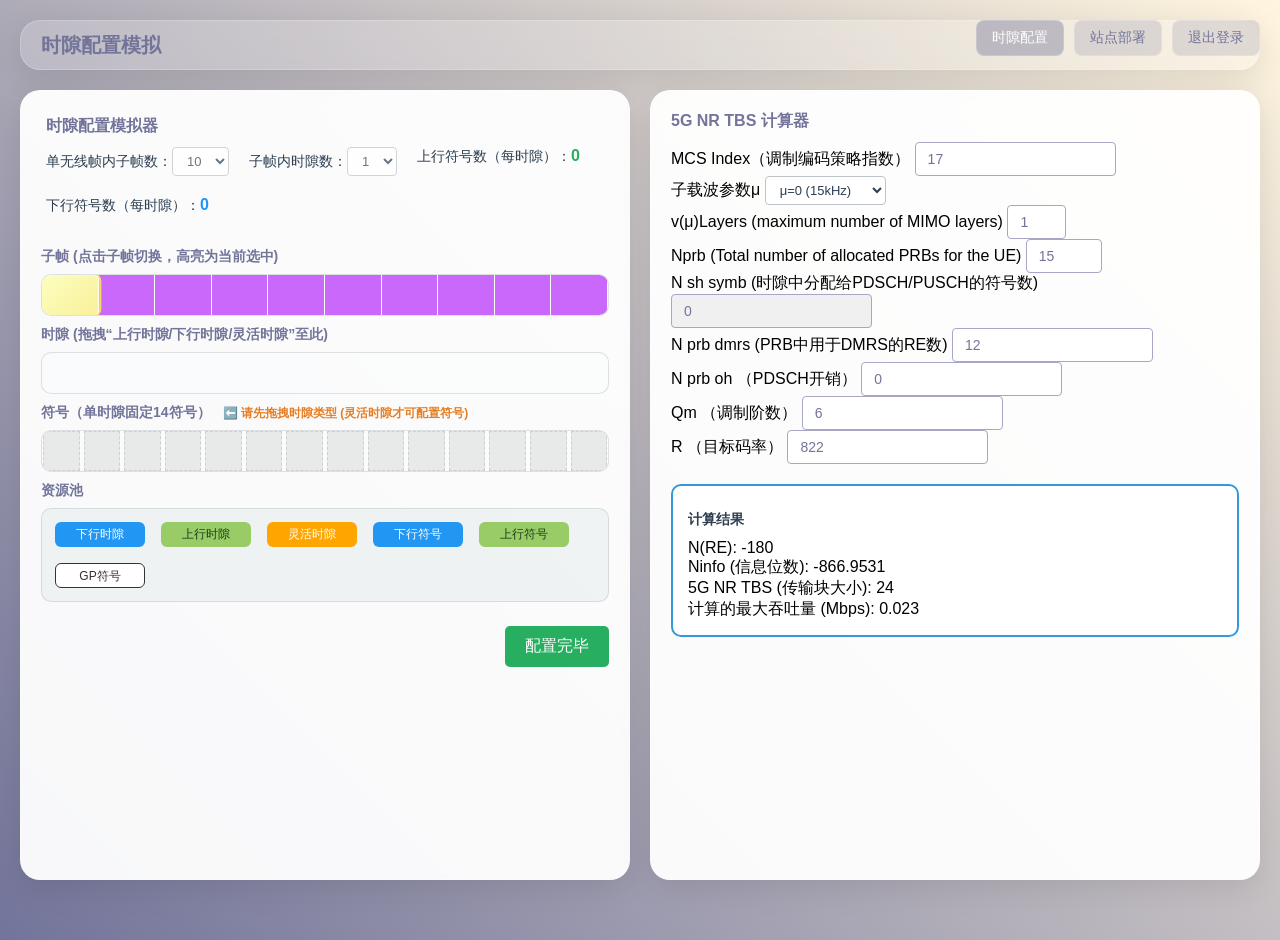
==== commit 5ac9b993: "新增灵活时隙删除天线朝向" ====
--- a/index.html
+++ b/index.html
@@ -1,10 +1,12 @@
 <!DOCTYPE html>
 <html lang="zh">
+
 <head>
     <meta charset="UTF-8">
-    <title>时隙配置模拟</title>
+    <title>时隙配置模拟 - 智能符号填充与子帧高亮</title>
     <link rel="stylesheet" href="styles/common.css">
     <style>
+        /* 全局样式增强 */
         .container {
             display: grid;
             grid-template-columns: 1fr 1fr;
@@ -21,7 +23,7 @@
             border-radius: 20px;
             padding: 0 20px;
             box-shadow: 0 8px 32px rgba(0, 0, 0, 0.1);
-            color: white;
+            color: rgb(255, 255, 255);
             display: flex;
             align-items: center;
         }
@@ -87,15 +89,10 @@
             font-size: 13px;
         }
 
-        select:focus {
-            outline: none;
-            border-color: #3498db;
-        }
-
         .timeline {
-            background: rgba(236, 240, 241, 0.8);
+            background: rgba(251, 252, 252, 0.8);
             border: 1px solid rgba(189, 195, 199, 0.5);
-            height: 45px;
+            height: 40px;
             margin: 8px 0;
             position: relative;
             display: flex;
@@ -105,13 +102,28 @@
             border-radius: 10px;
         }
 
-        .timeline-divider {
-            position: absolute;
+        /* 子帧选中高亮样式 - 满足第二点需求 */
+        .subframe-block {
             height: 100%;
-            width: 1px;
-            background-color: #95a5a6;
-            border-left: 1px dashed #95a5a6;
-            pointer-events: none;
+            background-color: #cb68fc;
+            border-right: 1px solid #fff;
+            transition: all 0.2s ease;
+            cursor: pointer;
+            box-sizing: border-box;
+        }
+
+        .subframe-block.selected {
+            background: linear-gradient(135deg, #fbffbe, #f9f09a);
+            box-shadow: 0 0 0 2px #ffd966, inset 0 1px 2px rgba(255, 255, 255, 0.4);
+            transform: scale(1.01);
+            border-radius: 6px;
+            position: relative;
+            z-index: 2;
+        }
+
+        .subframe-block:hover {
+            filter: brightness(0.95);
+            border-left: 2px solid gold;
         }
 
         .resource-pool {
@@ -136,19 +148,23 @@
             font-size: 12px;
             line-height: 25px;
             text-align: center;
+            border-radius: 6px;
+            user-select: none;
         }
 
         .downlink-time {
-            background-color: #ffff66;
+            background-color: #2196F3;
+            color: white;
         }
 
         .uplink-time {
-            background-color: #ff6666;
-        }
-
-        .guard-time {
-            background-color: #FFFFFF;
-            border: 1px solid #a66a6a;
+            background-color: #99cc66;
+            color: #1e3c1a;
+        }
+
+        .flexible-time {
+            background-color: #ffa500;
+            color: white;
         }
 
         .downlink-symbol {
@@ -158,59 +174,15 @@
 
         .uplink-symbol {
             background-color: #99cc66;
+            color: #1e3c1a;
         }
 
         .gp-symbol {
             background-color: #FFFFFF;
-            border: 1px solid #000;
-        }
-
-        .subframe-block {
-            height: 100%;
-            background-color: #cb68fc;
-            border-right: 1px solid #ccc;
-        }
-
-        .timeline .block {
-            margin: 0;
-            height: 100%;
-            flex: none;
-        }
-
-        .calculator h2 {
-            font-size: 16px;
-            margin: 0 0 10px 0;
-        }
-
-        .calculator p {
-            font-size: 14px;
-            margin: 0;
-        }
-
-        .config-complete-button {
-            position: fixed;
-            bottom: 20px;
-            right: 20px;
-            padding: 10px 20px;
-            background-color: #27ae60;
-            color: white;
-            border: none;
-            border-radius: 5px;
-            cursor: pointer;
-            font-size: 16px;
-            transition: background-color 0.3s;
-        }
-
-        .config-complete-button:hover {
-            background-color: #2ecc71;
-        }
-
-        .config-complete-button:disabled {
-            background-color: #bdc3c7;
-            cursor: not-allowed;
-        }
-
-        /* 固定符号槽位样式 */
+            border: 1px solid #333;
+            color: #333;
+        }
+
         .symbol-slot {
             flex: 1;
             height: 100%;
@@ -222,7 +194,13 @@
             justify-content: center;
             position: relative;
             box-sizing: border-box;
-        }
+            transition: background 0.1s;
+        }
+
+        .symbol-slot.drag-over {
+            background-color: #e0f0ff;
+        }
+
         .symbol-slot .block {
             width: 100%;
             height: 100%;
@@ -232,8 +210,58 @@
             justify-content: center;
             cursor: default;
         }
+
+        /* 禁用样式提示 */
+        .symbol-slot.disabled-slot {
+            background-color: #e2e2e2;
+            cursor: not-allowed;
+            opacity: 0.7;
+        }
+
+        .config-complete-button {
+            padding: 10px 20px;
+            background-color: #27ae60;
+            color: white;
+            border: none;
+            border-radius: 5px;
+            cursor: pointer;
+            font-size: 16px;
+            transition: background-color 0.3s;
+        }
+
+        .config-complete-button:hover {
+            background-color: #2ecc71;
+        }
+
+        .calculator h2 {
+            font-size: 16px;
+            margin: 0 0 10px 0;
+        }
+
+        .result-panel {
+            border: 2px solid #3498db;
+            background-color: rgba(255, 255, 255, 0.9);
+            border-radius: 10px;
+            padding: 15px;
+            margin-top: 20px;
+        }
+
+        .toast-message {
+            position: fixed;
+            top: 80px;
+            left: 50%;
+            transform: translateX(-50%);
+            background: rgba(0, 0, 0, 0.8);
+            color: #ffd966;
+            padding: 10px 20px;
+            border-radius: 30px;
+            z-index: 2000;
+            font-size: 14px;
+            pointer-events: none;
+        }
     </style>
 </head>
+
 <body>
     <div class="nav-buttons">
         <a href="index.html" class="nav-button active">时隙配置</a>
@@ -250,64 +278,48 @@
             <div class="header">
                 <h2>时隙配置模拟器</h2>
                 <div class="config-area">
-                    <div>
-                        <label>单无线帧内子帧数：</label>
-                        <select id="subframeCount" onchange="updateTimelines()">
-                            <option value="1">1</option>
-                            <option value="2">2</option>
-                            <option value="3">3</option>
-                            <option value="4">4</option>
-                            <option value="5">5</option>
-                            <option value="6">6</option>
-                            <option value="7">7</option>
-                            <option value="8">8</option>
-                            <option value="9">9</option>
-                            <option value="10">10</option>
-                        </select>
-                    </div>
-                    <div>
-                        <label>子帧内时隙数：</label>
-                        <select id="slotCount" onchange="updateTimelines()">
-                            <option value="1">1</option>
-                            <option value="2">2</option>
-                            <option value="4">4</option>
-                            <option value="8">8</option>
-                            <option value="16">16</option>
-                        </select>
-                    </div>
-                    <div>
-                        <label>上行符号数（每时隙）：</label>
-                        <span id="uplinkSymbolsAuto" style="font-weight:bold;color:#27ae60;">0</span>
-                    </div>
-                    <div>
-                        <label>下行符号数（每时隙）：</label>
-                        <span id="downlinkSymbolsAuto" style="font-weight:bold;color:#2196F3;">0</span>
-                    </div>
+                    <div><label>单无线帧内子帧数：</label><select id="subframeCount" disabled>
+                            <option value="10" selected>10</option>
+                        </select></div>
+                    <div><label>子帧内时隙数：</label><select id="slotCount" disabled>
+                            <option value="1" selected>1</option>
+                        </select></div>
+                    <div><label>上行符号数（每时隙）：</label><span id="uplinkSymbolsAuto"
+                            style="font-weight:bold;color:#27ae60;">0</span></div>
+                    <div><label>下行符号数（每时隙）：</label><span id="downlinkSymbolsAuto"
+                            style="font-weight:bold;color:#2196F3;">0</span></div>
                 </div>
             </div>
 
             <div>
-                <h3>子帧</h3>
+                <h3>子帧 (点击子帧切换，高亮为当前选中)</h3>
                 <div class="timeline" id="subframe-timeline"></div>
 
-                <h3>时隙</h3>
+                <h3>时隙 (拖拽“上行时隙/下行时隙/灵活时隙”至此)</h3>
                 <div class="timeline" id="slot-timeline" ondrop="dropSlot(event)" ondragover="allowDrop(event)"></div>
 
-                <h3>符号（单时隙固定14符号，拖拽填充）</h3>
+                <h3>符号（单时隙固定14符号）<span id="symbolStatusNote"
+                        style="font-size:12px; color:#e67e22; margin-left:12px;"></span></h3>
                 <div class="timeline" id="symbol-timeline" style="display:flex; gap:2px;"></div>
             </div>
 
             <h3>资源池</h3>
             <div class="resource-pool">
-                <div class="block downlink-time" draggable="true" ondragstart="drag(event)" data-type="downlink-time">下行时隙</div>
-                <div class="block uplink-time" draggable="true" ondragstart="drag(event)" data-type="uplink-time">上行时隙</div>
-                <div class="block downlink-symbol" draggable="true" ondragstart="drag(event)" data-type="downlink-symbol">下行符号</div>
-                <div class="block uplink-symbol" draggable="true" ondragstart="drag(event)" data-type="uplink-symbol">上行符号</div>
+                <div class="block downlink-time" draggable="true" ondragstart="drag(event)" data-type="downlink-time">
+                    下行时隙</div>
+                <div class="block uplink-time" draggable="true" ondragstart="drag(event)" data-type="uplink-time">上行时隙
+                </div>
+                <div class="block flexible-time" draggable="true" ondragstart="drag(event)" data-type="flexible-time">
+                    灵活时隙</div>
+                <div class="block downlink-symbol" draggable="true" ondragstart="drag(event)"
+                    data-type="downlink-symbol">下行符号</div>
+                <div class="block uplink-symbol" draggable="true" ondragstart="drag(event)" data-type="uplink-symbol">
+                    上行符号</div>
                 <div class="block gp-symbol" draggable="true" ondragstart="drag(event)" data-type="gp-symbol">GP符号</div>
             </div>
 
             <div style="margin-top: 24px; text-align: right;">
-                <button id="configCompleteButton" class="config-complete-button" style="position:static;right:auto;bottom:auto;" onclick="saveAndReturn()">配置完毕</button>
+                <button id="configCompleteButton" class="config-complete-button" onclick="saveAndReturn()">配置完毕</button>
             </div>
         </div>
 
@@ -352,8 +364,9 @@
 
                 <div class="input-group">
                     <label class="input-label">
-                        N sh symb (时隙中分配给PDSCH/PUSCH的符号数) 
-                        <input type="number" class="input-field" id="scheduled-symbols" readonly style="background:#f0f0f0;">
+                        N sh symb (时隙中分配给PDSCH/PUSCH的符号数)
+                        <input type="number" class="input-field" id="scheduled-symbols" readonly
+                            style="background:#f0f0f0;">
                     </label>
                 </div>
 
@@ -384,7 +397,8 @@
                         <input type="number" class="input-field" value="438" id="code-rate">
                     </label>
                 </div>
-                <div class="result-panel" style="border: 2px solid #3498db; background-color: rgba(255, 255, 255, 0.9); border-radius: 10px; padding: 15px; margin-top: 20px;">
+                <div class="result-panel"
+                    style="border: 2px solid #3498db; background-color: rgba(255, 255, 255, 0.9); border-radius: 10px; padding: 15px; margin-top: 20px;">
                     <h3 style="color: #2c3e50; margin-bottom: 10px;">计算结果</h3>
                     <div class="result-item">
                         N(RE): <span class="result-value" id="nre-result">0</span>
@@ -401,92 +415,44 @@
                 </div>
             </div>
         </div>
-
-        <button id="deploymentCompleteButton" class="config-complete-button" style="display: none;" onclick="window.location.href='deploy.html'">部署完毕</button>
     </div>
 
     <script>
-        // ------------------ 通用函数 ------------------
-        function allowDrop(ev) {
-            ev.preventDefault();
-        }
-
-        function drag(ev) {
-            ev.dataTransfer.setData("text", ev.target.getAttribute('data-type'));
-        }
-
-        // 时隙时间轴的拖放（保持原有逻辑）
-        function dropSlot(ev) {
-            ev.preventDefault();
-            const data = ev.dataTransfer.getData("text");
-            const timeline = ev.target.closest('.timeline');
-            if (!timeline || timeline.id !== 'slot-timeline') return;
-
-            const slotTypes = ['downlink-time', 'uplink-time'];
-            if (!slotTypes.includes(data)) {
-                showToast("只能在时隙时间轴放置时隙类型");
-                return;
-            }
-
-            const newBlock = document.createElement('div');
-            newBlock.className = `block ${data}`;
-            newBlock.textContent = data === 'downlink-time' ? '下行' : '上行';
-
-            newBlock.addEventListener('contextmenu', function(e) {
-                e.preventDefault();
-                if (confirm('确定要删除该时隙区块吗？')) {
-                    newBlock.remove();
-                    updateSymbolCount(); // 时隙删除不会影响符号数，但保留调用以统一
-                }
-            });
-
-            const slotCount = parseInt(document.getElementById('slotCount').value);
-            const timelineWidth = timeline.offsetWidth;
-            const blockWidth = timelineWidth / slotCount;
-            newBlock.style.width = `${blockWidth}px`;
-
-            const blocks = Array.from(timeline.children).filter(child => child.classList && child.classList.contains('block'));
-            if (blocks.length < slotCount) {
-                timeline.appendChild(newBlock);
-            } else {
-                showToast("时隙槽位已满，请先删除再添加");
-            }
-        }
-
-        // 符号时间轴的拖放（固定14个槽位，每个槽位独立放置）
-        function initSymbolSlots() {
-            const symbolTimeline = document.getElementById('symbol-timeline');
-            symbolTimeline.innerHTML = '';
-            for (let i = 0; i < 14; i++) {
-                const slot = document.createElement('div');
-                slot.className = 'symbol-slot';
-                slot.setAttribute('data-index', i);
-                slot.addEventListener('dragover', allowDrop);
-                slot.addEventListener('drop', function(e) {
-                    e.preventDefault();
-                    const data = e.dataTransfer.getData("text");
-                    if (!['downlink-symbol', 'uplink-symbol', 'gp-symbol'].includes(data)) return;
-                    // 清空当前槽位原有内容
-                    slot.innerHTML = '';
-                    const symbolDiv = document.createElement('div');
-                    symbolDiv.className = `block ${data}`;
-                    symbolDiv.textContent = data === 'downlink-symbol' ? '下行' : (data === 'uplink-symbol' ? '上行' : 'GP');
-                    // 右键删除
-                    symbolDiv.addEventListener('contextmenu', function(ev) {
-                        ev.preventDefault();
-                        if (confirm('确定要删除该符号吗？')) {
-                            slot.innerHTML = '';
-                            updateSymbolCount();
-                        }
-                    });
-                    slot.appendChild(symbolDiv);
-                    updateSymbolCount();
-                });
-                symbolTimeline.appendChild(slot);
-            }
-        }
-
-        // 更新符号统计（每时隙上下行符号数）并联动TBS计算器的符号数输入框
+        // ---------- 全局数据结构 ----------
+        let subframeConfigs = Array(10).fill(null).map(() => ({ slotType: '', symbolConfig: Array(14).fill('') }));
+        let currentSubframeIndex = 0;
+
+        // DOM 元素
+        const subframeTimeline = document.getElementById('subframe-timeline');
+        const slotTimeline = document.getElementById('slot-timeline');
+        const symbolTimeline = document.getElementById('symbol-timeline');
+        const uplinkSymbolSpan = document.getElementById('uplinkSymbolsAuto');
+        const downlinkSymbolSpan = document.getElementById('downlinkSymbolsAuto');
+        const symbolStatusNote = document.getElementById('symbolStatusNote');
+
+        // ---------- 辅助函数 ----------
+        function allowDrop(e) { e.preventDefault(); }
+        function drag(e) { e.dataTransfer.setData("text", e.target.getAttribute('data-type')); }
+        function showMessage(msg, isError = false) {
+            let div = document.getElementById('dynamicToast');
+            if (!div) { div = document.createElement('div'); div.id = 'dynamicToast'; div.className = 'toast-message'; document.body.appendChild(div); }
+            div.textContent = msg;
+            div.style.backgroundColor = isError ? '#c0392b' : '#2c3e50';
+            div.style.opacity = '1';
+            setTimeout(() => div.style.opacity = '0', 2200);
+        }
+
+        // 获取当前时隙类型 (从时隙时间轴)
+        function getCurrentSlotType() {
+            const slotBlock = slotTimeline.querySelector('.block');
+            if (!slotBlock) return '';
+            if (slotBlock.classList.contains('downlink-time')) return 'downlink-time';
+            if (slotBlock.classList.contains('uplink-time')) return 'uplink-time';
+            if (slotBlock.classList.contains('flexible-time')) return 'flexible-time';
+            return '';
+        }
+
+        // 更新符号计数 & TBS联动
         function updateSymbolCount() {
             const slots = document.querySelectorAll('#symbol-timeline .symbol-slot');
             let uplink = 0, downlink = 0;
@@ -497,25 +463,167 @@
                     if (block.classList.contains('downlink-symbol')) downlink++;
                 }
             });
-            document.getElementById('uplinkSymbolsAuto').textContent = uplink;
-            document.getElementById('downlinkSymbolsAuto').textContent = downlink;
-
-            // 更新TBS计算器的符号数输入框（只读，自动计算总符号数）
-            const totalSymbols = uplink + downlink;
+            uplinkSymbolSpan.textContent = uplink;
+            downlinkSymbolSpan.textContent = downlink;
             const scheduledInput = document.getElementById('scheduled-symbols');
-            if (scheduledInput) {
-                scheduledInput.value = totalSymbols;
-                updateResults(); // 重新计算TBS
-            }
-        }
-
-        // 更新子帧与时隙时间轴（时隙时间轴重置，符号时间轴保持不变）
+            if (scheduledInput) { scheduledInput.value = uplink + downlink; updateResults(); }
+        }
+
+        // 从DOM读取当前符号配置 (返回长度为14的数组)
+        function getCurrentSymbolConfigFromDOM() {
+            const slots = document.querySelectorAll('#symbol-timeline .symbol-slot');
+            const config = [];
+            slots.forEach(slot => {
+                const block = slot.querySelector('.block');
+                if (!block) config.push('');
+                else if (block.classList.contains('downlink-symbol')) config.push('downlink-symbol');
+                else if (block.classList.contains('uplink-symbol')) config.push('uplink-symbol');
+                else if (block.classList.contains('gp-symbol')) config.push('gp-symbol');
+                else config.push('');
+            });
+            return config;
+        }
+
+        // 保存当前子帧配置 (智能处理上下行强制全符号)
+        function saveCurrentSubframeConfig() {
+            const slotType = getCurrentSlotType();
+            let symbolConfig = [];
+            if (slotType === 'downlink-time') {
+                symbolConfig = Array(14).fill('downlink-symbol');
+            } else if (slotType === 'uplink-time') {
+                symbolConfig = Array(14).fill('uplink-symbol');
+            } else if (slotType === 'flexible-time') {
+                symbolConfig = getCurrentSymbolConfigFromDOM();
+            } else {
+                symbolConfig = Array(14).fill('');
+            }
+            subframeConfigs[currentSubframeIndex] = { slotType, symbolConfig };
+        }
+
+        // 重建符号时间轴 (完全根据配置和可编辑性构建)
+        function rebuildSymbolTimeline(symbolConfigArray, editable) {
+            symbolTimeline.innerHTML = '';
+            for (let i = 0; i < 14; i++) {
+                const slotDiv = document.createElement('div');
+                slotDiv.className = 'symbol-slot';
+                if (!editable) slotDiv.classList.add('disabled-slot');
+                slotDiv.setAttribute('data-index', i);
+                // 拖拽放置事件: 仅当 editable 且 当前时隙为灵活时隙时允许 (在drop中二次检查)
+                slotDiv.addEventListener('dragover', allowDrop);
+                slotDiv.addEventListener('drop', (e) => {
+                    e.preventDefault();
+                    const currentSlotTypeGlobal = getCurrentSlotType();
+                    if (!editable || currentSlotTypeGlobal !== 'flexible-time') {
+                        showMessage('当前时隙非灵活时隙，无法配置符号！只有灵活时隙允许调整符号', true);
+                        return;
+                    }
+                    const data = e.dataTransfer.getData("text");
+                    if (!['downlink-symbol', 'uplink-symbol', 'gp-symbol'].includes(data)) return;
+                    // 清空当前槽位并放置新符号
+                    slotDiv.innerHTML = '';
+                    const symbolDiv = createSymbolBlock(data);
+                    slotDiv.appendChild(symbolDiv);
+                    // 更新配置存储
+                    const newConfig = getCurrentSymbolConfigFromDOM();
+                    subframeConfigs[currentSubframeIndex].symbolConfig = newConfig;
+                    updateSymbolCount();
+                });
+                // 根据配置填充内容
+                const symbolType = symbolConfigArray[i];
+                if (symbolType) {
+                    const symbolDiv = createSymbolBlock(symbolType, editable);
+                    slotDiv.appendChild(symbolDiv);
+                }
+                symbolTimeline.appendChild(slotDiv);
+            }
+            updateSymbolCount();
+        }
+
+        // 创建符号块 (右键删除仅当可编辑+灵活时隙)
+        function createSymbolBlock(type, isEditableContext = true) {
+            const div = document.createElement('div');
+            div.className = `block ${type}`;
+            if (type === 'downlink-symbol') div.textContent = '下行';
+            else if (type === 'uplink-symbol') div.textContent = '上行';
+            else if (type === 'gp-symbol') div.textContent = 'GP';
+            div.addEventListener('contextmenu', (e) => {
+                e.preventDefault();
+                const parentSlot = div.parentElement;
+                const currentSlotType = getCurrentSlotType();
+                if (currentSlotType !== 'flexible-time') {
+                    showMessage('非灵活时隙，符号不可删除/修改', true);
+                    return;
+                }
+                if (parentSlot && parentSlot.classList.contains('symbol-slot') && confirm('删除该符号配置？')) {
+                    parentSlot.innerHTML = '';
+                    const newCfg = getCurrentSymbolConfigFromDOM();
+                    subframeConfigs[currentSubframeIndex].symbolConfig = newCfg;
+                    updateSymbolCount();
+                }
+            });
+            return div;
+        }
+
+        // 加载子帧配置 (完全根据slotType重建UI)
+        function loadSubframeConfig(index) {
+            const cfg = subframeConfigs[index];
+            const slotType = cfg.slotType;
+            // 1. 重建时隙区域
+            slotTimeline.innerHTML = '';
+            if (slotType) {
+                const slotBlock = document.createElement('div');
+                slotBlock.className = `block ${slotType}`;
+                slotBlock.style.width = '100%';
+                if (slotType === 'downlink-time') slotBlock.textContent = '下行';
+                else if (slotType === 'uplink-time') slotBlock.textContent = '上行';
+                else if (slotType === 'flexible-time') slotBlock.textContent = '灵活';
+                slotBlock.addEventListener('contextmenu', (e) => {
+                    e.preventDefault();
+                    if (confirm('删除时隙配置？删除后符号将清空并不可编辑')) {
+                        slotTimeline.innerHTML = '';
+                        subframeConfigs[currentSubframeIndex] = { slotType: '', symbolConfig: Array(14).fill('') };
+                        loadSubframeConfig(currentSubframeIndex);
+                    }
+                });
+                slotTimeline.appendChild(slotBlock);
+            }
+            // 2. 根据时隙类型决定符号轴构建模式
+            let editableFlag = (slotType === 'flexible-time');
+            let symbolArray = [];
+            if (slotType === 'downlink-time') {
+                symbolArray = Array(14).fill('downlink-symbol');
+                symbolStatusNote.innerText = '🔒 当前子帧为【下行时隙】, 符号固定全下行，不可编辑';
+            } else if (slotType === 'uplink-time') {
+                symbolArray = Array(14).fill('uplink-symbol');
+                symbolStatusNote.innerText = '🔒 当前子帧为【上行时隙】, 符号固定全上行，不可编辑';
+            } else if (slotType === 'flexible-time') {
+                symbolArray = cfg.symbolConfig && cfg.symbolConfig.length === 14 ? cfg.symbolConfig : Array(14).fill('');
+                symbolStatusNote.innerText = '✏️ 灵活时隙，可拖拽符号自由配置 (右键删除符号)';
+            } else {
+                symbolArray = Array(14).fill('');
+                symbolStatusNote.innerText = '⬅️ 请先拖拽时隙类型 (灵活时隙才可配置符号)';
+                editableFlag = false;
+            }
+            rebuildSymbolTimeline(symbolArray, editableFlag);
+        }
+
+        // 保存当前再加载新子帧 (切换时调用)
+        function selectSubframe(index) {
+            if (currentSubframeIndex === index && subframeTimeline.querySelector('.subframe-block.selected')) return;
+            saveCurrentSubframeConfig();         // 保存旧子帧配置
+            currentSubframeIndex = index;
+            // 更新子帧高亮样式
+            const allSubBlocks = document.querySelectorAll('#subframe-timeline .subframe-block');
+            allSubBlocks.forEach((block, idx) => {
+                if (idx === index) block.classList.add('selected');
+                else block.classList.remove('selected');
+            });
+            loadSubframeConfig(index);
+        }
+
+        // 初始化子帧时间轴
         function updateTimelines() {
-            const subframeCount = parseInt(document.getElementById('subframeCount').value);
-            const slotCount = parseInt(document.getElementById('slotCount').value);
-
-            // 子帧时间轴
-            const subframeTimeline = document.getElementById('subframe-timeline');
+            const subframeCount = 10;
             subframeTimeline.innerHTML = '';
             for (let i = 0; i < subframeCount; i++) {
                 const block = document.createElement('div');
@@ -523,254 +631,156 @@
                 block.style.width = `${100 / subframeCount}%`;
                 block.style.height = '100%';
                 block.style.float = 'left';
+                block.setAttribute('data-subframe-index', i);
+                block.addEventListener('click', (function (idx) { return function () { selectSubframe(idx); }; })(i));
                 subframeTimeline.appendChild(block);
             }
-
-            // 时隙时间轴：清空并添加分割线（不预先放置块，由用户拖拽）
-            const slotTimeline = document.getElementById('slot-timeline');
-            slotTimeline.innerHTML = '';
-            for (let i = 1; i < slotCount; i++) {
-                const divider = document.createElement('div');
-                divider.className = 'timeline-divider';
-                divider.style.left = `${(i * 100) / slotCount}%`;
-                slotTimeline.appendChild(divider);
-            }
-            // 符号时间轴已经固定初始化，不再重建（避免丢失配置）
-            // 但需确保符号槽位存在（首次加载时调用initSymbolSlots）
-            if (document.querySelectorAll('#symbol-timeline .symbol-slot').length === 0) {
-                initSymbolSlots();
-            }
-            updateSymbolCount();
-        }
-
-        // 提示信息
-        function showToast(message) {
-            let toast = document.getElementById('toast');
-            if (!toast) {
-                toast = document.createElement('div');
-                toast.id = 'toast';
-                document.body.appendChild(toast);
-            }
-            Object.assign(toast.style, {
-                position: 'fixed', top: '80px', left: '50%', transform: 'translateX(-50%)',
-                background: 'rgba(114, 116, 154, 0.9)', color: 'white', padding: '10px 20px',
-                borderRadius: '4px', zIndex: '1000', transition: 'opacity 0.3s', fontSize: '14px'
-            });
-            toast.textContent = message;
-            toast.style.opacity = '1';
-            setTimeout(() => toast.style.opacity = '0', 3000);
-        }
-
-        // ------------------ TBS 计算 ------------------
+            // 加载第0个子帧
+            selectSubframe(0);
+        }
+
+        // 拖拽时隙到 slot-timeline 核心（智能填充或置空符号）
+        window.dropSlot = function (ev) {
+            ev.preventDefault();
+            const data = ev.dataTransfer.getData("text");
+            const targetTimeline = ev.target.closest('.timeline');
+            if (!targetTimeline || targetTimeline.id !== 'slot-timeline') return;
+            const allowedSlotTypes = ['downlink-time', 'uplink-time', 'flexible-time'];
+            if (!allowedSlotTypes.includes(data)) {
+                showMessage('请拖拽“下行时隙/上行时隙/灵活时隙”至时隙区域', true);
+                return;
+            }
+            // 保存当前配置
+            saveCurrentSubframeConfig();
+            const newSlotType = data;
+            // 更新当前子帧的时隙类型
+            subframeConfigs[currentSubframeIndex].slotType = newSlotType;
+            // 如果是下行/上行时隙：自动填充全符号配置
+            if (newSlotType === 'downlink-time') {
+                subframeConfigs[currentSubframeIndex].symbolConfig = Array(14).fill('downlink-symbol');
+                showMessage('下行时隙已部署，符号时间轴自动填充全下行符号（不可修改）');
+            } else if (newSlotType === 'uplink-time') {
+                subframeConfigs[currentSubframeIndex].symbolConfig = Array(14).fill('uplink-symbol');
+                showMessage('上行时隙已部署，符号时间轴自动填充全上行符号（不可修改）');
+            } else if (newSlotType === 'flexible-time') {
+                // 灵活时隙: 保留原有符号配置（若无则全部清空待配置）
+                const existingCfg = subframeConfigs[currentSubframeIndex].symbolConfig;
+                if (!existingCfg || existingCfg.every(s => s === '')) {
+                    subframeConfigs[currentSubframeIndex].symbolConfig = Array(14).fill('');
+                }
+                showMessage('灵活时隙已部署，可自由拖拽符号进行配置');
+            }
+            // 重新加载当前子帧刷新UI
+            loadSubframeConfig(currentSubframeIndex);
+        };
+
+        // ------------- TBS计算逻辑 -------------
         function updateResults() {
             const mcsIndex = parseInt(document.getElementById('mcs-number').value);
             const subcarrierMu = parseInt(document.getElementById('subcarrier-mu').value);
             const nprb = parseInt(document.getElementById('nprb').value);
-            const scheduledSymbols = parseInt(document.getElementById('scheduled-symbols').value);
+            const scheduledSymbols = parseInt(document.getElementById('scheduled-symbols').value) || 0;
             const dmrsPerPrb = parseInt(document.getElementById('dmrs-per-prb').value);
             const overhead = parseInt(document.getElementById('overhead').value);
             const mimolayers = parseInt(document.getElementById('mimo-layers').value);
-
-            const mcsTable = [
-                { Qm: 2, R: 120 }, { Qm: 2, R: 193 }, { Qm: 2, R: 308 }, { Qm: 2, R: 449 },
-                { Qm: 2, R: 602 }, { Qm: 2, R: 378 }, { Qm: 2, R: 490 }, { Qm: 2, R: 616 },
-                { Qm: 2, R: 466 }, { Qm: 2, R: 567 }, { Qm: 4, R: 438 }, { Qm: 4, R: 466 },
-                { Qm: 4, R: 567 }, { Qm: 4, R: 616 }, { Qm: 6, R: 666 }, { Qm: 6, R: 719 },
-                { Qm: 6, R: 772 }, { Qm: 6, R: 822 }, { Qm: 6, R: 873 }, { Qm: 6, R: 910 },
-                { Qm: 8, R: 948 }
-            ];
+            const mcsTable = [{ Qm: 2, R: 120 }, { Qm: 2, R: 193 }, { Qm: 2, R: 308 }, { Qm: 2, R: 449 }, { Qm: 2, R: 602 }, { Qm: 2, R: 378 }, { Qm: 2, R: 490 }, { Qm: 2, R: 616 }, { Qm: 2, R: 466 }, { Qm: 2, R: 567 }, { Qm: 4, R: 438 }, { Qm: 4, R: 466 }, { Qm: 4, R: 567 }, { Qm: 4, R: 616 }, { Qm: 6, R: 666 }, { Qm: 6, R: 719 }, { Qm: 6, R: 772 }, { Qm: 6, R: 822 }, { Qm: 6, R: 873 }, { Qm: 6, R: 910 }, { Qm: 8, R: 948 }];
             let Qm = 6, R = 438;
-            if (mcsIndex >= 0 && mcsIndex < mcsTable.length) {
-                Qm = mcsTable[mcsIndex].Qm;
-                R = mcsTable[mcsIndex].R;
-            }
+            if (mcsIndex >= 0 && mcsIndex < mcsTable.length) { Qm = mcsTable[mcsIndex].Qm; R = mcsTable[mcsIndex].R; }
             document.getElementById('modulation-order').value = Qm;
             document.getElementById('code-rate').value = R;
-
             const nRE1 = scheduledSymbols * 12 - overhead - dmrsPerPrb;
             const nRE = Math.min(156, nRE1) * nprb;
             document.getElementById('nre-result').textContent = nRE;
-
             const ninfo = nRE * (R / 1024) * Qm;
             document.getElementById('ninfo-result').textContent = ninfo.toFixed(4);
-
             let tbs;
             if (ninfo <= 3824) {
                 const n = Math.max(3, Math.floor(Math.log2(ninfo) - 6));
                 const ninfo1 = Math.max(24, Math.pow(2, n) * Math.floor(ninfo / Math.pow(2, n)));
-                const tbs_table = [24,32,40,48,56,64,72,80,88,96,104,112,120,128,136,144,152,160,168,176,184,192,208,240,256,272,280,304,320,336,352,368,384,408,432,456,480,504,528,552,576,608,640,672,704,736,768,808,848,928,984,1032,1064,1128,1160,1192,1224,1256,1288,1320,1352,1416,1480,1544,1608,1672,1736,1800,1864,1928,2024,2088,2152,2216,2280,2408,2472,2536,2600,2664,2728,2792,2856,2976,3104,3240,3368,3496,3624,3752,3824];
+                const tbs_table = [24, 32, 40, 48, 56, 64, 72, 80, 88, 96, 104, 112, 120, 128, 136, 144, 152, 160, 168, 176, 184, 192, 208, 240, 256, 272, 280, 304, 320, 336, 352, 368, 384, 408, 432, 456, 480, 504, 528, 552, 576, 608, 640, 672, 704, 736, 768, 808, 848, 928, 984, 1032, 1064, 1128, 1160, 1192, 1224, 1256, 1288, 1320, 1352, 1416, 1480, 1544, 1608, 1672, 1736, 1800, 1864, 1928, 2024, 2088, 2152, 2216, 2280, 2408, 2472, 2536, 2600, 2664, 2728, 2792, 2856, 2976, 3104, 3240, 3368, 3496, 3624, 3752, 3824];
                 tbs = 24;
-                for (let i = 0; i < tbs_table.length; i++) {
-                    if (ninfo1 >= tbs_table[i]) tbs = tbs_table[i];
-                    else break;
-                }
+                for (let val of tbs_table) { if (ninfo1 >= val) tbs = val; else break; }
             } else {
                 const n = Math.floor(Math.log2(ninfo - 24)) - 5;
                 const ninfo1 = Math.max(3824, Math.pow(2, n) * Math.round((ninfo - 24) / Math.pow(2, n)));
-                if (R <= 256) {
-                    const C = Math.floor((ninfo + 24) / 3816);
-                    tbs = 8 * C * Math.ceil((ninfo + 24) / (8 * C));
-                } else {
-                    if (ninfo > 8424) {
-                        const C = Math.floor((ninfo + 24) / 8424);
-                        tbs = 8 * C * Math.ceil((ninfo + 24) / (8 * C));
-                    } else {
-                        tbs = 8 * Math.ceil((ninfo + 24) / 8) - 24;
-                    }
-                }
+                if (R <= 256) { const C = Math.floor((ninfo + 24) / 3816); tbs = 8 * C * Math.ceil((ninfo + 24) / (8 * C)); }
+                else { if (ninfo > 8424) { const C = Math.floor((ninfo + 24) / 8424); tbs = 8 * C * Math.ceil((ninfo + 24) / (8 * C)); } else { tbs = 8 * Math.ceil((ninfo + 24) / 8) - 24; } }
             }
             document.getElementById('tbs-result').textContent = tbs;
             const throughput = mimolayers * Math.pow(2, subcarrierMu) * tbs * 1000 / 1024 / 1024;
             document.getElementById('throughput-result').textContent = throughput.toFixed(3);
         }
 
-        // ------------------ 保存配置 ------------------
+        // 保存整体配置到localStorage
         function saveAndReturn() {
+            saveCurrentSubframeConfig();
             const selectedStationId = localStorage.getItem('selectedStationId');
-            if (!selectedStationId) {
-                alert('未找到选中的基站！');
-                return;
-            }
-
-            const uplinkSymbols = parseInt(document.getElementById('uplinkSymbolsAuto').textContent);
-            const downlinkSymbols = parseInt(document.getElementById('downlinkSymbolsAuto').textContent);
-            const subframeCount = document.getElementById('subframeCount').value;
-            const slotCount = document.getElementById('slotCount').value;
-
-            // 获取时隙配置（时隙时间轴中的块顺序）
-            const slotConfig = [];
-            const slotTimeline = document.getElementById('slot-timeline');
-            Array.from(slotTimeline.children).forEach(child => {
-                if (child.classList && child.classList.contains('block')) {
-                    if (child.classList.contains('downlink-time')) slotConfig.push('downlink');
-                    else if (child.classList.contains('uplink-time')) slotConfig.push('uplink');
-                }
+            if (!selectedStationId) { alert('未找到选中的基站！'); return; }
+            const uplinkSymbols = parseInt(uplinkSymbolSpan.textContent);
+            const downlinkSymbols = parseInt(downlinkSymbolSpan.textContent);
+            const subframeCount = 10;
+            const slotCount = 1;
+            // 收集所有子帧的时隙配置 (简化只存储每个子帧的类型)
+            const slotConfigPerSubframe = subframeConfigs.map(cfg => {
+                if (cfg.slotType === 'downlink-time') return 'downlink';
+                if (cfg.slotType === 'uplink-time') return 'uplink';
+                if (cfg.slotType === 'flexible-time') return 'flexible';
+                return '';
             });
-
-            // 获取符号配置（14个槽位，按顺序记录）
-            const symbolConfig = [];
-            const slots = document.querySelectorAll('#symbol-timeline .symbol-slot');
-            slots.forEach(slot => {
-                const block = slot.querySelector('.block');
-                if (block) {
-                    if (block.classList.contains('downlink-symbol')) symbolConfig.push('downlink');
-                    else if (block.classList.contains('uplink-symbol')) symbolConfig.push('uplink');
-                    else if (block.classList.contains('gp-symbol')) symbolConfig.push('guard');
-                    else symbolConfig.push('');
-                } else {
-                    symbolConfig.push('');
-                }
-            });
-
+            const symbolConfigPerSubframe = subframeConfigs.map(cfg => cfg.symbolConfig);
             try {
                 let stationsConfig = JSON.parse(localStorage.getItem('stationsConfig') || '[]');
-                const stationIndex = stationsConfig.findIndex(station => station.id === selectedStationId);
-                if (stationIndex !== -1) {
-                    const existingConfig = stationsConfig[stationIndex];
-                    stationsConfig[stationIndex] = {
-                        ...existingConfig,
-                        symbolRatio: { uplink: uplinkSymbols, downlink: downlinkSymbols },
-                        subframeCount, slotCount, slotConfig, symbolConfig,
-                        lastUpdated: new Date().toISOString()
-                    };
-                } else {
-                    stationsConfig.push({
-                        id: selectedStationId,
-                        symbolRatio: { uplink: uplinkSymbols, downlink: downlinkSymbols },
-                        subframeCount, slotCount, slotConfig, symbolConfig,
-                        lastUpdated: new Date().toISOString()
-                    });
+                const stationIndex = stationsConfig.findIndex(s => s.id === selectedStationId);
+                const newStationData = {
+                    id: selectedStationId,
+                    symbolRatio: { uplink: uplinkSymbols, downlink: downlinkSymbols },
+                    subframeCount, slotCount,
+                    slotConfig: slotConfigPerSubframe,
+                    symbolConfig: symbolConfigPerSubframe,
+                    lastUpdated: new Date().toISOString()
+                };
+                if (stationIndex !== -1) stationsConfig[stationIndex] = { ...stationsConfig[stationIndex], ...newStationData };
+                else stationsConfig.push(newStationData);
+                localStorage.setItem('stationsConfig', JSON.stringify(stationsConfig));
+                showMessage('配置已保存，即将跳转部署页面');
+                setTimeout(() => window.location.replace('./deploy.html'), 500);
+            } catch (e) { alert('保存失败'); }
+        }
+
+        // 监听输入框的变化
+        function bindCalcEvents() {
+            document.querySelectorAll('.input-field, select, #scheduled-symbols').forEach(el => {
+                if (el.id !== 'scheduled-symbols') el.addEventListener('input', updateResults);
+                else el.addEventListener('change', updateResults);
+            });
+        }
+
+        // 页面启动
+        document.addEventListener('DOMContentLoaded', () => {
+            updateTimelines();
+            bindCalcEvents();
+            updateResults();
+            const stationId = localStorage.getItem('selectedStationId');
+            if (stationId) document.getElementById('currentStationId').innerText = '当前配置基站ID：' + stationId;
+            // 如果之前已有部分配置尝试从localstorage加载
+            const savedConfigRaw = localStorage.getItem('stationsConfig');
+            if (savedConfigRaw && stationId) {
+                const all = JSON.parse(savedConfigRaw);
+                const myConf = all.find(s => s.id === stationId);
+                if (myConf && myConf.slotConfig && myConf.slotConfig.length === 10) {
+                    for (let i = 0; i < 10; i++) {
+                        let slotTypeMap = '';
+                        if (myConf.slotConfig[i] === 'downlink') slotTypeMap = 'downlink-time';
+                        else if (myConf.slotConfig[i] === 'uplink') slotTypeMap = 'uplink-time';
+                        else if (myConf.slotConfig[i] === 'flexible') slotTypeMap = 'flexible-time';
+                        let symCfg = (myConf.symbolConfig && myConf.symbolConfig[i]) ? myConf.symbolConfig[i] : Array(14).fill('');
+                        subframeConfigs[i] = { slotType: slotTypeMap, symbolConfig: symCfg };
+                    }
+                    selectSubframe(currentSubframeIndex);
                 }
-                localStorage.setItem('stationsConfig', JSON.stringify(stationsConfig));
-                console.log('配置已保存');
-                setTimeout(() => window.location.replace('./deploy.html'), 100);
-            } catch (error) {
-                console.error('保存配置时出错:', error);
-                alert('保存配置时出错，请重试！');
-            }
-        }
-
-        // ------------------ 页面初始化和计算模式支持 ------------------
-        document.addEventListener('DOMContentLoaded', function () {
-            // 固定符号时间轴
-            initSymbolSlots();
-
-            // 初始化子帧、时隙时间轴
-            updateTimelines();
-
-            // 监听符号配置变化时更新TBS计算器的符号数
-            const observer = new MutationObserver(() => updateSymbolCount());
-            observer.observe(document.getElementById('symbol-timeline'), { childList: true, subtree: true });
-
-            // 显示当前基站ID
-            const selectedStationId = localStorage.getItem('selectedStationId');
-            if (selectedStationId) {
-                const idSpan = document.getElementById('currentStationId');
-                if (idSpan) idSpan.textContent = '当前配置基站ID：' + selectedStationId;
-            }
-
-            // 其他输入框变化时更新计算结果
-            document.querySelectorAll('.input-field, select').forEach(input => {
-                input.addEventListener('change', updateResults);
-            });
-
-            // 初始计算一次
-            updateResults();
-
-            // 处理跨页面计算模式（从deploy.html调用）
-            const urlParams = new URLSearchParams(window.location.search);
-            const mode = urlParams.get('mode');
-            const requestKey = urlParams.get('requestKey');
-            if (mode === 'calculate') {
-                const calculationRequest = JSON.parse(localStorage.getItem(requestKey || 'calculationRequest') || '{}');
-                if (calculationRequest.status === 'pending') {
-                    try {
-                        const sinr = calculationRequest.sinr;
-                        let mcs;
-                        if (sinr >= 27.86) mcs = 15;
-                        else if (sinr >= 26.01) mcs = 14;
-                        else if (sinr >= 23.41) mcs = 13;
-                        else if (sinr >= 20.87) mcs = 12;
-                        else if (sinr >= 19.20) mcs = 11;
-                        else if (sinr >= 16.93) mcs = 10;
-                        else if (sinr >= 14.53) mcs = 9;
-                        else if (sinr >= 12.25) mcs = 8;
-                        else if (sinr >= 9.85) mcs = 7;
-                        else if (sinr >= 8.48) mcs = 6;
-                        else if (sinr >= 6.29) mcs = 5;
-                        else if (sinr >= 4.14) mcs = 4;
-                        else if (sinr >= 0.56) mcs = 3;
-                        else if (sinr >= -4.13) mcs = 2;
-                        else if (sinr >= -8.51) mcs = 1;
-                        else mcs = 1;
-
-                        document.getElementById('mcs-number').value = mcs;
-                        document.getElementById('nprb').value = '273';
-                        document.getElementById('scheduled-symbols').value = calculationRequest.symbolCount;
-                        document.getElementById('dmrs-per-prb').value = '2';
-                        document.getElementById('overhead').value = '0';
-                        updateResults();
-
-                        const throughput = parseFloat(document.getElementById('throughput-result').textContent);
-                        const result = {
-                            requestId: calculationRequest.requestId,
-                            status: 'completed',
-                            achievableRate: throughput
-                        };
-                        localStorage.setItem('calculationResult', JSON.stringify(result));
-                    } catch (error) {
-                        localStorage.setItem('calculationResult', JSON.stringify({
-                            requestId: calculationRequest.requestId,
-                            status: 'error',
-                            error: error.message
-                        }));
-                    }
-                }
-                // 不继续显示页面内容
-                document.body.innerHTML = '<div style="text-align:center;margin-top:50px;">计算完成，窗口可关闭</div>';
-                return;
             }
         });
     </script>
 </body>
+
 </html>
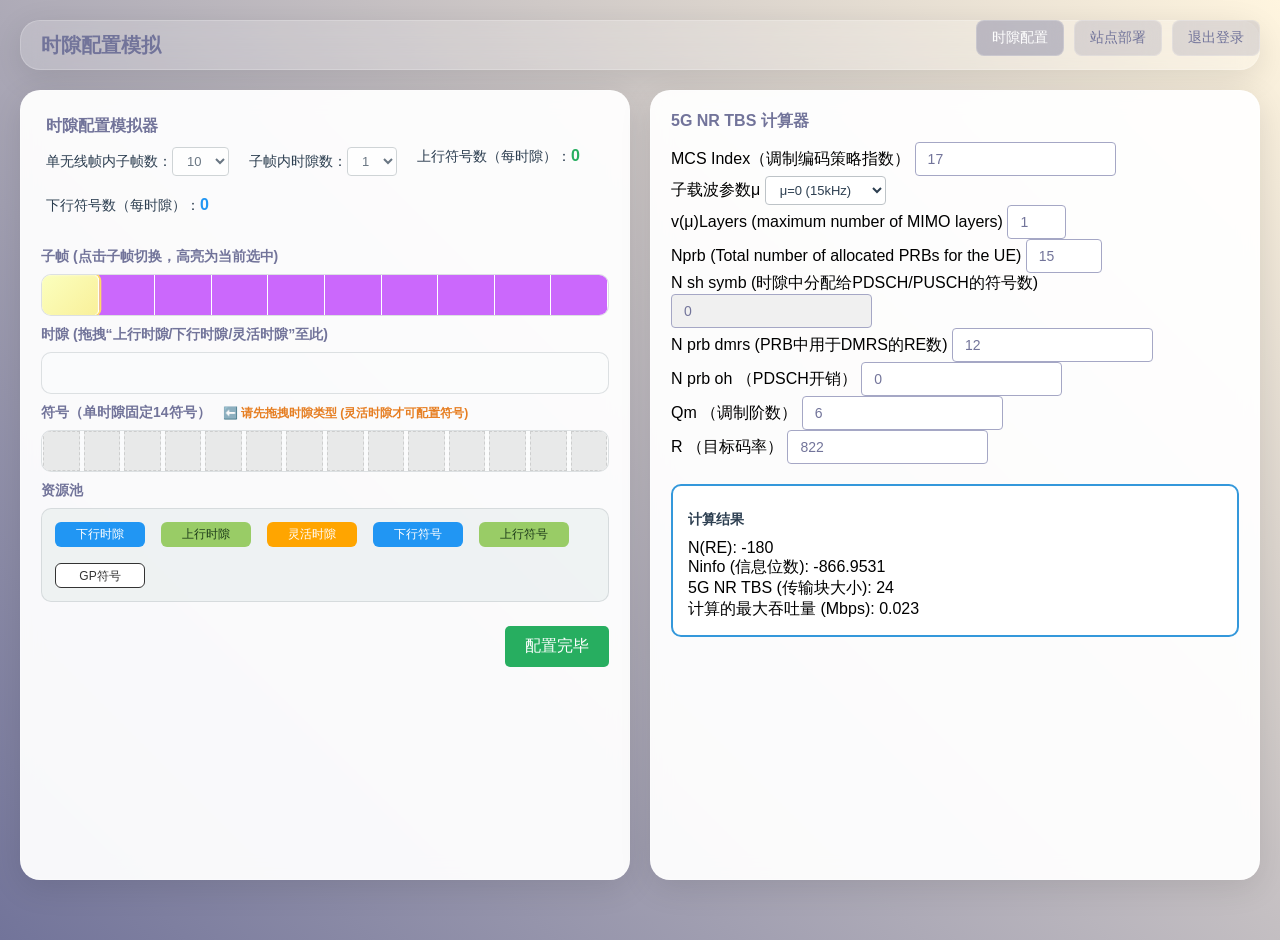
==== commit e8b96ba2: "时隙配置" ====
--- a/index.html
+++ b/index.html
@@ -711,6 +711,7 @@
             document.getElementById('throughput-result').textContent = throughput.toFixed(3);
         }
 
+        
         // 保存整体配置到localStorage
         function saveAndReturn() {
             saveCurrentSubframeConfig();
@@ -762,7 +763,7 @@
             updateResults();
             const stationId = localStorage.getItem('selectedStationId');
             if (stationId) document.getElementById('currentStationId').innerText = '当前配置基站ID：' + stationId;
-            // 如果之前已有部分配置尝试从localstorage加载
+           
             const savedConfigRaw = localStorage.getItem('stationsConfig');
             if (savedConfigRaw && stationId) {
                 const all = JSON.parse(savedConfigRaw);
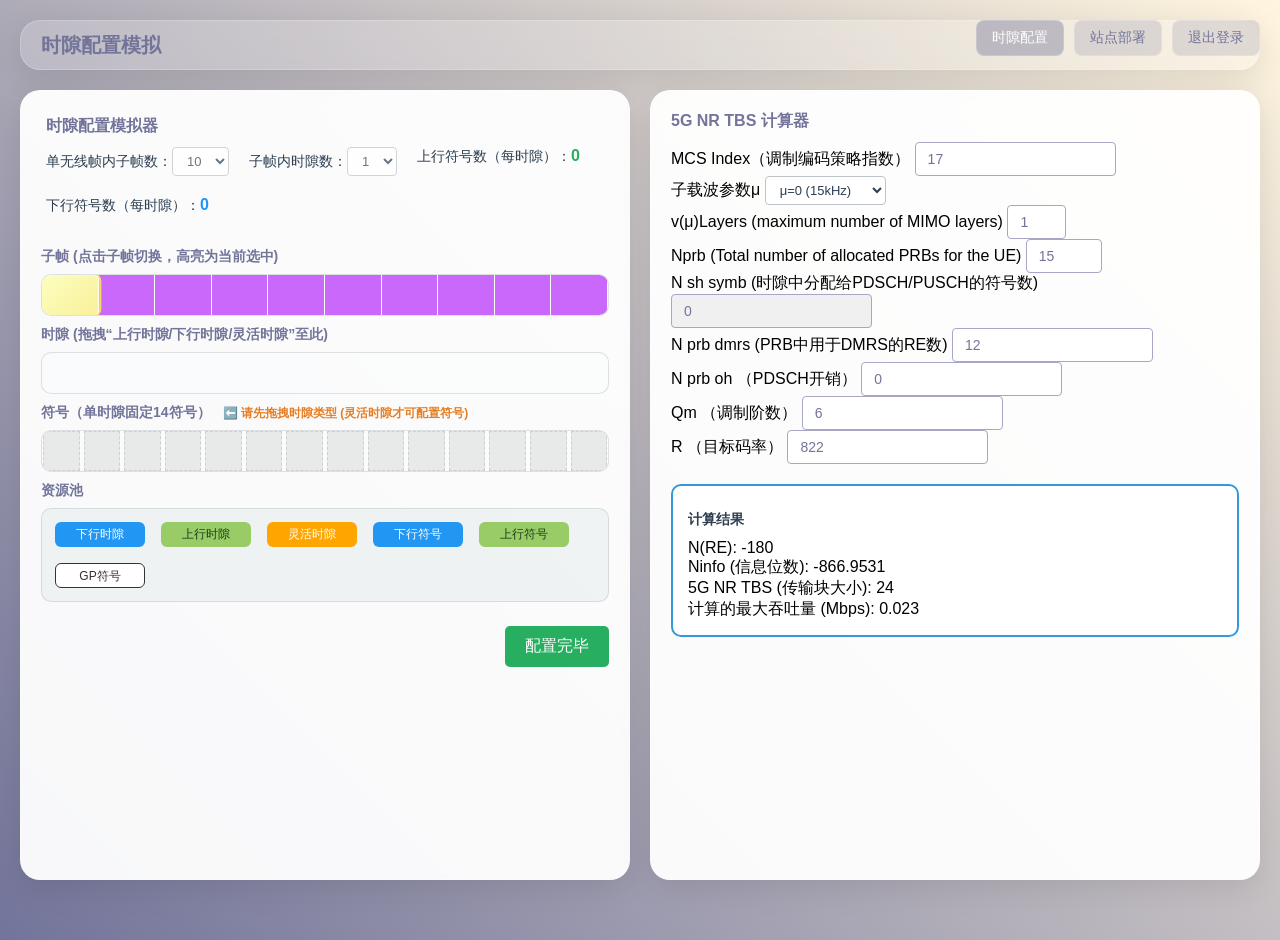
==== commit 6d004973: "deploy与index通信" ====
--- a/index.html
+++ b/index.html
@@ -711,7 +711,6 @@
             document.getElementById('throughput-result').textContent = throughput.toFixed(3);
         }
 
-        
         // 保存整体配置到localStorage
         function saveAndReturn() {
             saveCurrentSubframeConfig();
@@ -732,7 +731,22 @@
             try {
                 let stationsConfig = JSON.parse(localStorage.getItem('stationsConfig') || '[]');
                 const stationIndex = stationsConfig.findIndex(s => s.id === selectedStationId);
+                // 合并原有基站的所有字段，避免丢失 position/antennaConfig 等
+                let oldStation = stationIndex !== -1 ? stationsConfig[stationIndex] : {};
+                // 如果 position 字段缺失，尝试补全
+                if (!oldStation.position) {
+                    // 尝试从 localStorage 其他基站数据中查找
+                    const backup = stationsConfig.find(s => s.id === selectedStationId && s.position);
+                    if (backup && backup.position) {
+                        oldStation.position = backup.position;
+                    }
+                }
+                // 如果还没有 position，给个默认值，防止渲染报错
+                if (!oldStation.position) {
+                    oldStation.position = { x: 0, y: 0 };
+                }
                 const newStationData = {
+                    ...oldStation,
                     id: selectedStationId,
                     symbolRatio: { uplink: uplinkSymbols, downlink: downlinkSymbols },
                     subframeCount, slotCount,
@@ -740,7 +754,7 @@
                     symbolConfig: symbolConfigPerSubframe,
                     lastUpdated: new Date().toISOString()
                 };
-                if (stationIndex !== -1) stationsConfig[stationIndex] = { ...stationsConfig[stationIndex], ...newStationData };
+                if (stationIndex !== -1) stationsConfig[stationIndex] = newStationData;
                 else stationsConfig.push(newStationData);
                 localStorage.setItem('stationsConfig', JSON.stringify(stationsConfig));
                 showMessage('配置已保存，即将跳转部署页面');
@@ -756,8 +770,45 @@
             });
         }
 
+        /**
+         * deploy.html 中隐藏 iframe 调用：根据 requestKey 读取计算请求，用当前 TBS 公式算出可达速率并写回 calculationResult。
+         * 请求格式见 deploy.html：{ requestId, status, symbolCount, sinr }
+         */
+        function fulfillThroughputCalculationRequest(requestKey) {
+            try {
+                const raw = localStorage.getItem(requestKey);
+                if (!raw) {
+                    localStorage.setItem('calculationResult', JSON.stringify({ status: 'error', message: '缺少计算请求数据' }));
+                    return;
+                }
+                const req = JSON.parse(raw);
+                if (!req.requestId) {
+                    localStorage.setItem('calculationResult', JSON.stringify({ status: 'error', message: '缺少 requestId' }));
+                    return;
+                }
+                const sym = Math.max(0, parseInt(req.symbolCount, 10) || 0);
+                const sched = document.getElementById('scheduled-symbols');
+                if (sched) sched.value = String(sym);
+                updateResults();
+                const tp = parseFloat(document.getElementById('throughput-result').textContent);
+                localStorage.setItem('calculationResult', JSON.stringify({
+                    requestId: req.requestId,
+                    status: 'completed',
+                    achievableRate: Number.isFinite(tp) ? tp : 0
+                }));
+            } catch (e) {
+                localStorage.setItem('calculationResult', JSON.stringify({ status: 'error', message: String(e && e.message ? e.message : e) }));
+            }
+        }
+
         // 页面启动
         document.addEventListener('DOMContentLoaded', () => {
+            const params = new URLSearchParams(window.location.search);
+            if (params.get('mode') === 'calculate' && params.get('requestKey')) {
+                fulfillThroughputCalculationRequest(params.get('requestKey'));
+                return;
+            }
+
             updateTimelines();
             bindCalcEvents();
             updateResults();
